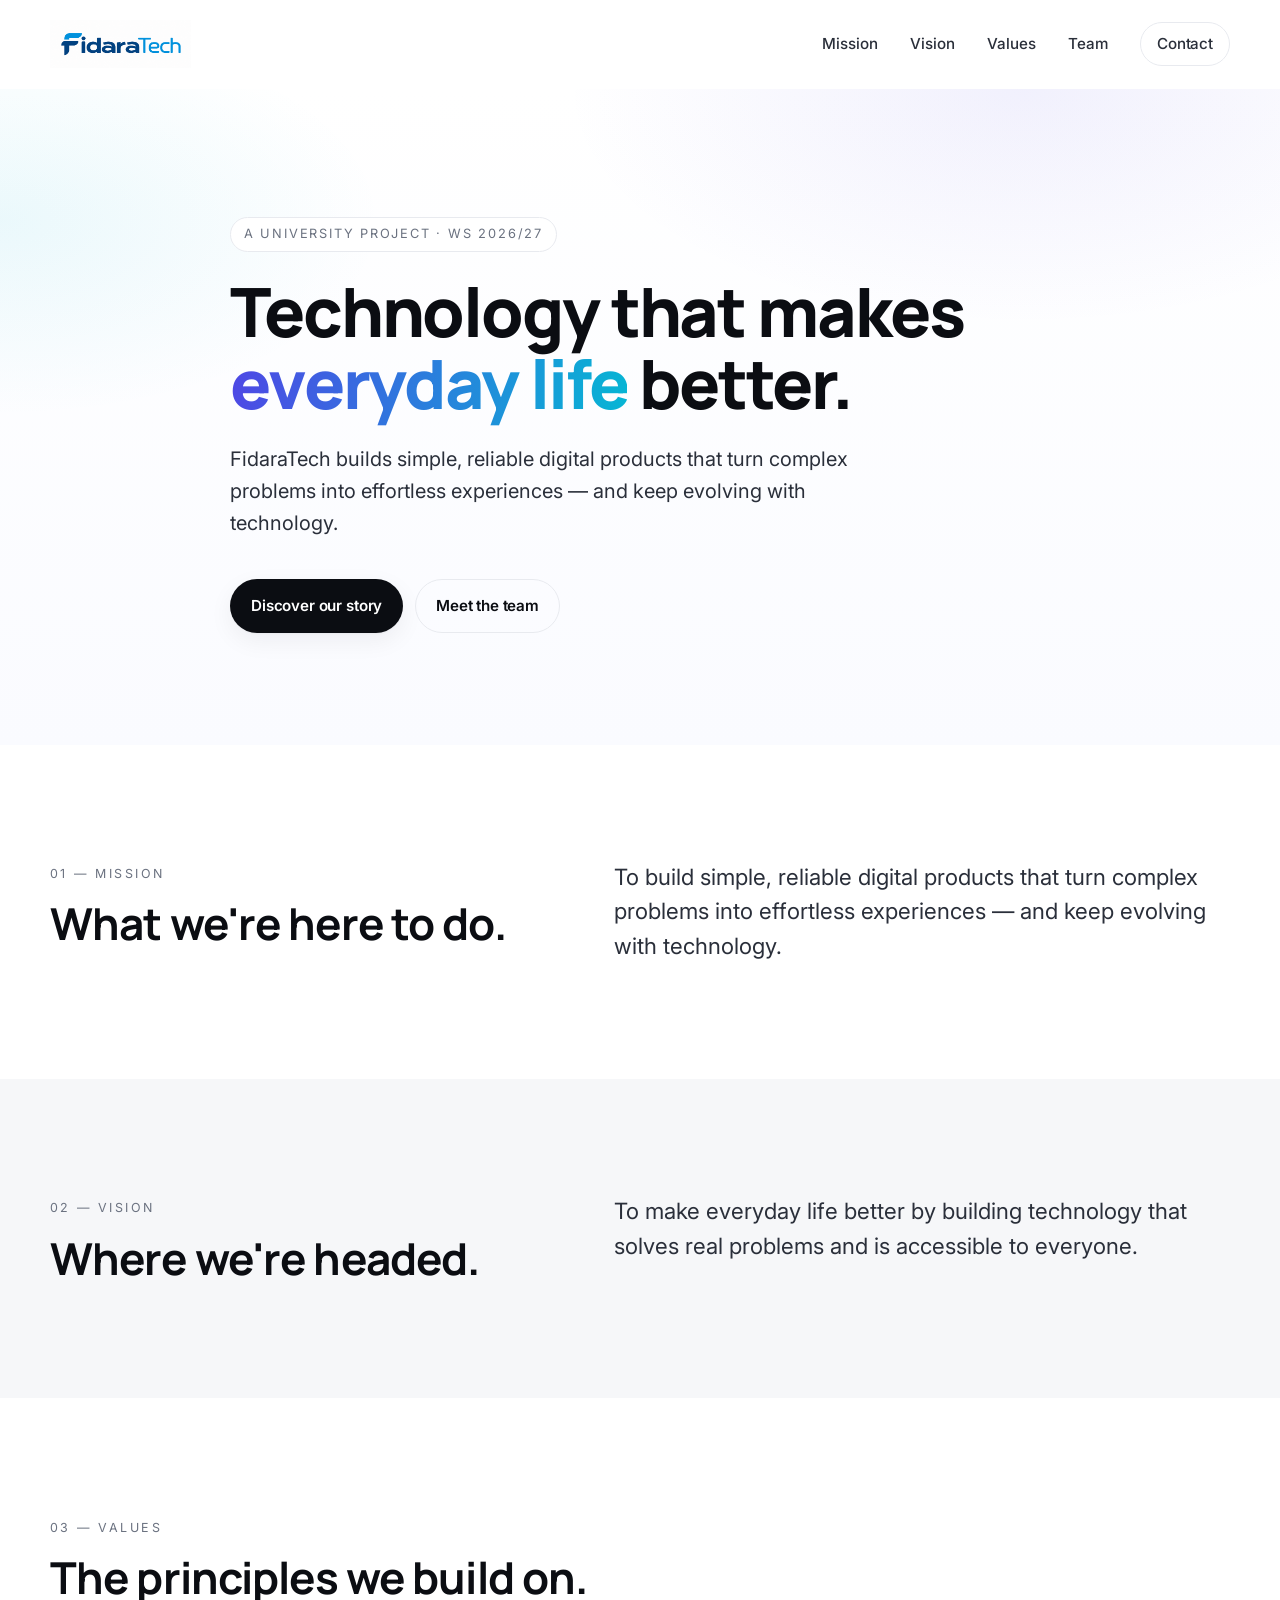
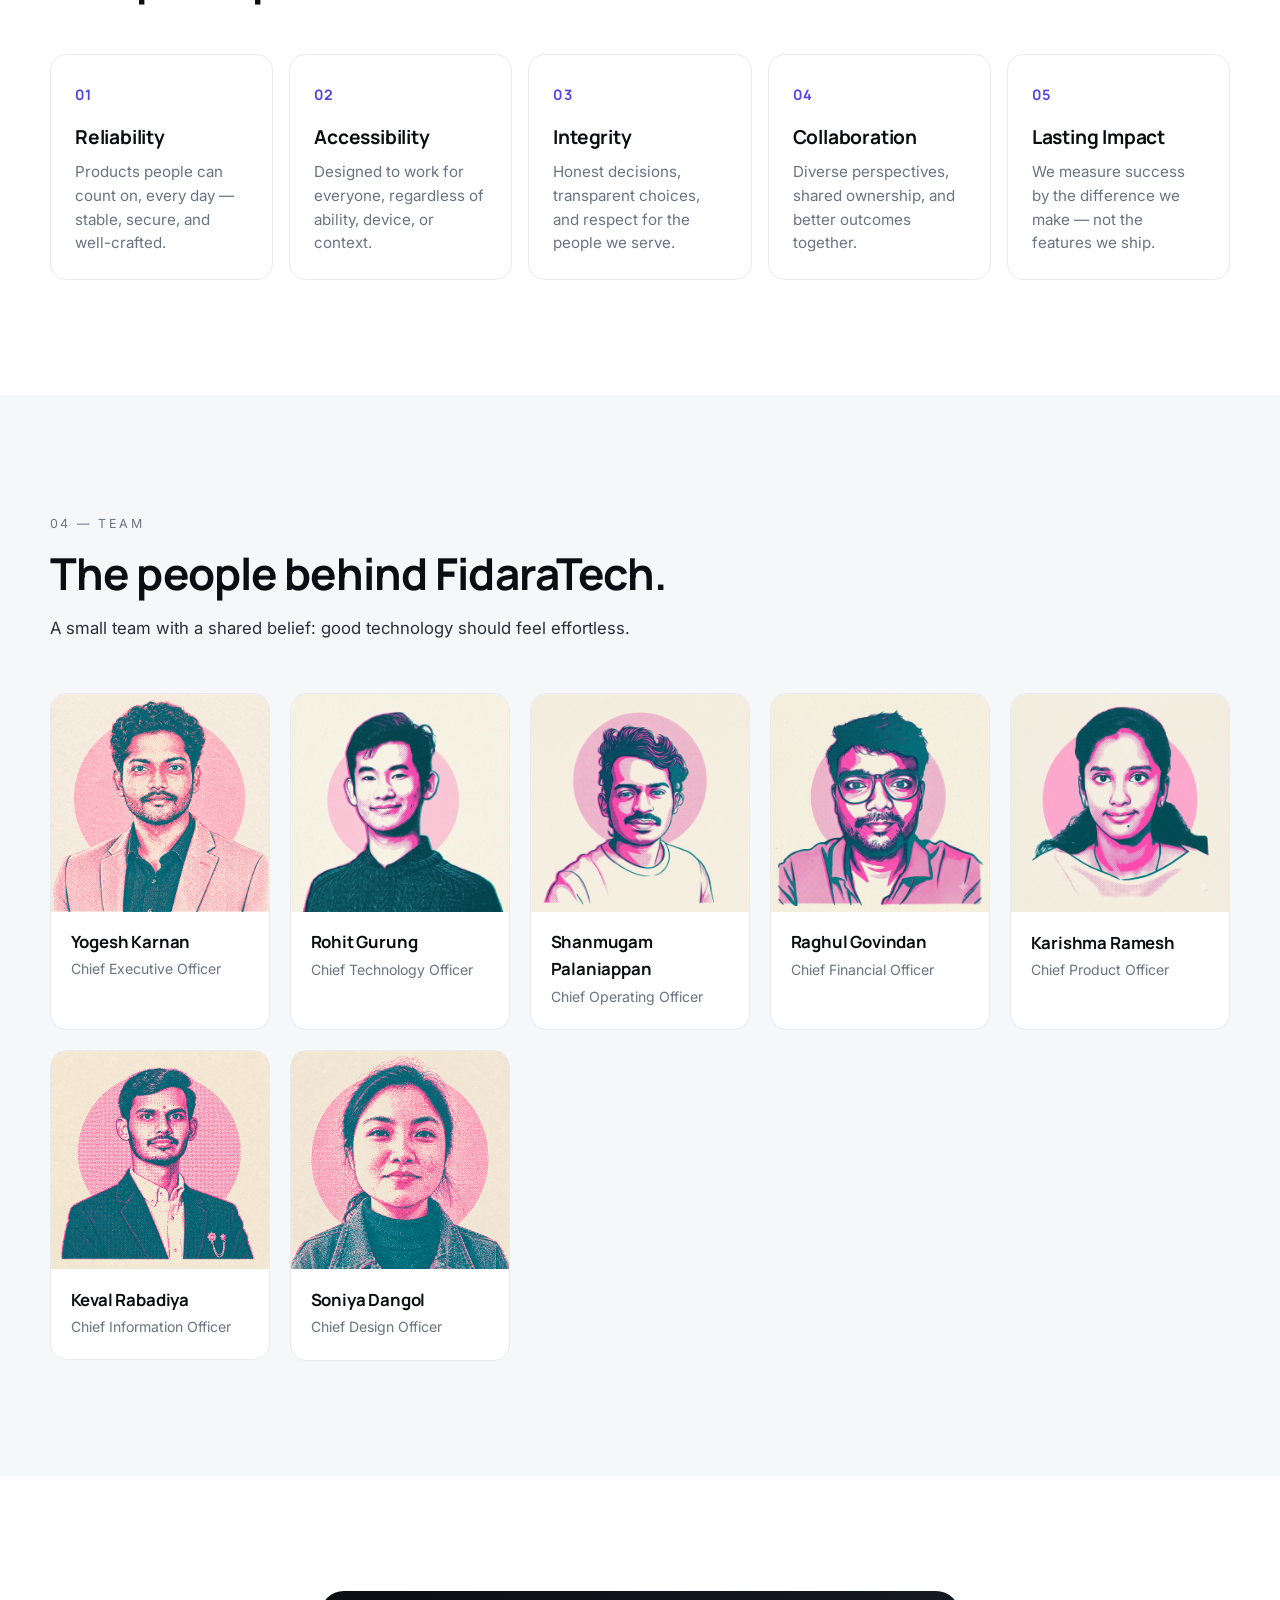
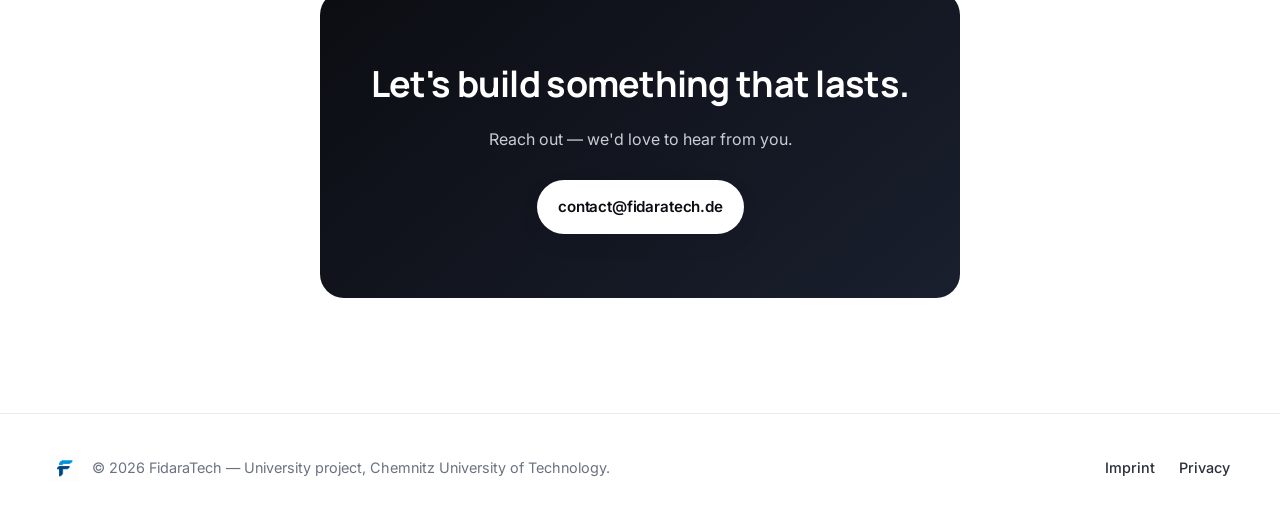
==== index.html @ 7bd6e5c9 "Initial commit: FidaraTech landing page Add minimalist landing page for the Planspiel Web Engineerin" ====
<!doctype html>
<html lang="en">
  <head>
    <meta charset="UTF-8" />
    <meta name="viewport" content="width=device-width, initial-scale=1.0" />
    <title>FidaraTech — Technology for everyday life</title>
    <meta
      name="description"
      content="FidaraTech builds simple, reliable digital products that turn complex problems into effortless experiences."
    />
    <link rel="icon" type="image/png" href="logo/fidaratech-short-logo.png" />

    <link rel="preconnect" href="https://fonts.googleapis.com" />
    <link rel="preconnect" href="https://fonts.gstatic.com" crossorigin />
    <link
      href="https://fonts.googleapis.com/css2?family=Inter:wght@400;500;600&family=Manrope:wght@500;700;800&display=swap"
      rel="stylesheet"
    />

    <link rel="stylesheet" href="https://unpkg.com/aos@2.3.4/dist/aos.css" />
    <link rel="stylesheet" href="css/style.css" />
  </head>
  <body>
    <header class="nav" id="nav">
      <div class="container nav__inner">
        <a href="#top" class="nav__brand" aria-label="FidaraTech home">
          <img
            src="logo/Group-2-FidaraTech-logo.png"
            alt="FidaraTech"
            class="nav__logo"
          />
        </a>
        <nav class="nav__links" id="navLinks">
          <a href="#mission">Mission</a>
          <a href="#vision">Vision</a>
          <a href="#values">Values</a>
          <a href="#team">Team</a>
          <a href="#contact" class="btn btn--ghost btn--sm">Contact</a>
        </nav>
        <button
          class="nav__toggle"
          id="navToggle"
          aria-label="Toggle menu"
          aria-expanded="false"
        >
          <span></span><span></span><span></span>
        </button>
      </div>
    </header>

    <main id="top">
      <!-- HERO -->
      <section class="hero">
        <div class="hero__bg" aria-hidden="true"></div>
        <div class="container hero__inner">
          <span class="hero__eyebrow" data-aos="fade-up"
            >A university project · WS 2026/27</span
          >
          <h1 class="hero__title" data-aos="fade-up" data-aos-delay="80">
            Technology that makes
            <span class="grad">everyday life</span> better.
          </h1>
          <p class="hero__lead" data-aos="fade-up" data-aos-delay="160">
            FidaraTech builds simple, reliable digital products that turn
            complex problems into effortless experiences — and keep evolving
            with technology.
          </p>
          <div class="hero__cta" data-aos="fade-up" data-aos-delay="240">
            <a href="#mission" class="btn btn--primary">Discover our story</a>
            <a href="#team" class="btn btn--ghost">Meet the team</a>
          </div>
        </div>
      </section>

      <!-- MISSION -->
      <section id="mission" class="section">
        <div class="container two-col">
          <div data-aos="fade-right">
            <span class="section__label">01 — Mission</span>
            <h2 class="section__title">What we're here to do.</h2>
          </div>
          <div class="section__body" data-aos="fade-left">
            <p class="lead">
              To build simple, reliable digital products that turn complex
              problems into effortless experiences — and keep evolving with
              technology.
            </p>
          </div>
        </div>
      </section>

      <!-- VISION -->
      <section id="vision" class="section section--alt">
        <div class="container two-col">
          <div data-aos="fade-right">
            <span class="section__label">02 — Vision</span>
            <h2 class="section__title">Where we're headed.</h2>
          </div>
          <div class="section__body" data-aos="fade-left">
            <p class="lead">
              To make everyday life better by building technology that solves
              real problems and is accessible to everyone.
            </p>
          </div>
        </div>
      </section>

      <!-- VALUES -->
      <section id="values" class="section">
        <div class="container">
          <div class="section__head" data-aos="fade-up">
            <span class="section__label">03 — Values</span>
            <h2 class="section__title">The principles we build on.</h2>
          </div>
          <div class="values">
            <article class="value" data-aos="fade-up">
              <div class="value__num">01</div>
              <h3>Reliability</h3>
              <p>
                Products people can count on, every day — stable, secure, and
                well-crafted.
              </p>
            </article>
            <article class="value" data-aos="fade-up" data-aos-delay="80">
              <div class="value__num">02</div>
              <h3>Accessibility</h3>
              <p>
                Designed to work for everyone, regardless of ability, device, or
                context.
              </p>
            </article>
            <article class="value" data-aos="fade-up" data-aos-delay="160">
              <div class="value__num">03</div>
              <h3>Integrity</h3>
              <p>
                Honest decisions, transparent choices, and respect for the
                people we serve.
              </p>
            </article>
            <article class="value" data-aos="fade-up" data-aos-delay="240">
              <div class="value__num">04</div>
              <h3>Collaboration</h3>
              <p>
                Diverse perspectives, shared ownership, and better outcomes
                together.
              </p>
            </article>
            <article class="value" data-aos="fade-up" data-aos-delay="320">
              <div class="value__num">05</div>
              <h3>Lasting Impact</h3>
              <p>
                We measure success by the difference we make — not the features
                we ship.
              </p>
            </article>
          </div>
        </div>
      </section>

      <!-- TEAM -->
      <section id="team" class="section section--alt">
        <div class="container">
          <div class="section__head" data-aos="fade-up">
            <span class="section__label">04 — Team</span>
            <h2 class="section__title">The people behind FidaraTech.</h2>
            <p class="section__sub">
              A small team with a shared belief: good technology should feel
              effortless.
            </p>
          </div>

          <div class="team">
            <figure class="member" data-aos="fade-up">
              <div class="member__photo">
                <img
                  src="team/yogesh-ceo.png"
                  alt="Yogesh Karnan"
                  loading="lazy"
                />
              </div>
              <figcaption>
                <h3>Yogesh Karnan</h3>
                <p>Chief Executive Officer</p>
              </figcaption>
            </figure>

            <figure class="member" data-aos="fade-up" data-aos-delay="60">
              <div class="member__photo">
                <img
                  src="team/rohit-cto.jpeg"
                  alt="Rohit Gurung"
                  loading="lazy"
                />
              </div>
              <figcaption>
                <h3>Rohit Gurung</h3>
                <p>Chief Technology Officer</p>
              </figcaption>
            </figure>

            <figure class="member" data-aos="fade-up" data-aos-delay="120">
              <div class="member__photo">
                <img
                  src="team/shanmugam-coo.jpeg"
                  alt="Shanmugam Palaniappan"
                  loading="lazy"
                />
              </div>
              <figcaption>
                <h3>Shanmugam Palaniappan</h3>
                <p>Chief Operating Officer</p>
              </figcaption>
            </figure>

            <figure class="member" data-aos="fade-up" data-aos-delay="180">
              <div class="member__photo">
                <img
                  src="team/raghul-cfo.PNG"
                  alt="Raghul Govindan"
                  loading="lazy"
                />
              </div>
              <figcaption>
                <h3>Raghul Govindan</h3>
                <p>Chief Financial Officer</p>
              </figcaption>
            </figure>

            <figure class="member" data-aos="fade-up" data-aos-delay="240">
              <div class="member__photo">
                <img
                  src="team/karishma-cpo.png"
                  alt="Karishma Ramesh"
                  loading="lazy"
                />
              </div>
              <figcaption>
                <h3>Karishma Ramesh</h3>
                <p>Chief Product Officer</p>
              </figcaption>
            </figure>

            <figure class="member" data-aos="fade-up" data-aos-delay="300">
              <div class="member__photo">
                <img
                  src="team/keval-cio.png"
                  alt="Keval Rabadiya"
                  loading="lazy"
                />
              </div>
              <figcaption>
                <h3>Keval Rabadiya</h3>
                <p>Chief Information Officer</p>
              </figcaption>
            </figure>

            <figure class="member" data-aos="fade-up" data-aos-delay="360">
              <div class="member__photo">
                <img
                  src="team/sonia-cdo.png"
                  alt="Soniya Dangol"
                  loading="lazy"
                />
              </div>
              <figcaption>
                <h3>Soniya Dangol</h3>
                <p>Chief Design Officer</p>
              </figcaption>
            </figure>
          </div>
        </div>
      </section>

      <!-- CONTACT / CTA -->
      <section id="contact" class="section cta">
        <div class="container cta__inner" data-aos="fade-up">
          <h2>Let's build something that lasts.</h2>
          <p>Reach out — we'd love to hear from you.</p>
          <a href="mailto:contact@fidaratech.de" class="btn btn--primary"
            >contact@fidaratech.de</a
          >
        </div>
      </section>
    </main>

    <footer class="footer">
      <div class="container footer__inner">
        <div class="footer__brand">
          <img src="logo/fidaratech-short-logo.png" alt="FidaraTech" />
          <p>
            © 2026 FidaraTech — University project, Chemnitz University of
            Technology.
          </p>
        </div>
        <nav class="footer__links">
          <a href="imprint.html">Imprint</a>
          <a href="privacy.html">Privacy</a>
        </nav>
      </div>
    </footer>

    <script src="https://unpkg.com/aos@2.3.4/dist/aos.js"></script>
    <script src="js/main.js"></script>
  </body>
</html>
---- css/style.css ----
/* ---------- Reset ---------- */
*,*::before,*::after { box-sizing: border-box; }
html { scroll-behavior: smooth; -webkit-text-size-adjust: 100%; }
body { margin: 0; }
img { max-width: 100%; display: block; }
a { color: inherit; text-decoration: none; }
button { font: inherit; cursor: pointer; border: 0; background: none; color: inherit; }
h1,h2,h3,h4,p { margin: 0; }

/* ---------- Design tokens ---------- */
:root {
  --bg: #ffffff;
  --bg-soft: #f6f7f9;
  --surface: #ffffff;
  --ink: #0b0d12;
  --ink-2: #2a2f3a;
  --muted: #6b7280;
  --line: #e8eaef;
  --brand: #0f172a;
  --accent: #4f46e5;
  --accent-2: #06b6d4;
  --radius: 16px;
  --radius-sm: 10px;
  --shadow: 0 1px 2px rgba(16,24,40,.04), 0 8px 24px rgba(16,24,40,.06);
  --shadow-lg: 0 10px 40px rgba(16,24,40,.10);
  --maxw: 1180px;
  --space: clamp(1rem, 2vw, 1.5rem);
  --section-y: clamp(4rem, 9vw, 7.5rem);
  --font-sans: "Inter", ui-sans-serif, system-ui, -apple-system, Segoe UI, Roboto, "Helvetica Neue", Arial, sans-serif;
  --font-display: "Manrope", var(--font-sans);
}

body {
  font-family: var(--font-sans);
  color: var(--ink);
  background: var(--bg);
  line-height: 1.6;
  font-size: 16px;
  -webkit-font-smoothing: antialiased;
}

.container {
  width: min(100% - 2.5rem, var(--maxw));
  margin-inline: auto;
}

/* ---------- Nav ---------- */
.nav {
  position: sticky;
  top: 0;
  z-index: 50;
  background: rgba(255,255,255,0.75);
  backdrop-filter: saturate(180%) blur(12px);
  -webkit-backdrop-filter: saturate(180%) blur(12px);
  border-bottom: 1px solid transparent;
  transition: border-color .25s ease, background .25s ease;
}
.nav.is-scrolled {
  border-bottom-color: var(--line);
  background: rgba(255,255,255,0.9);
}
.nav__inner {
  display: flex;
  align-items: center;
  justify-content: space-between;
  min-height: 88px;
}
.nav__brand { display: inline-flex; align-items: center; }
.nav__logo { height: 48px; width: auto; }
.nav__links {
  display: flex;
  align-items: center;
  gap: 2rem;
}
.nav__links a {
  font-size: .95rem;
  color: var(--ink-2);
  font-weight: 500;
  transition: color .2s ease;
}
.nav__links a:hover { color: var(--ink); }
.nav__toggle {
  display: none;
  width: 42px;
  height: 42px;
  flex-direction: column;
  justify-content: center;
  align-items: center;
  gap: 5px;
}
.nav__toggle span {
  display: block;
  width: 22px;
  height: 2px;
  background: var(--ink);
  border-radius: 2px;
  transition: transform .25s ease, opacity .25s ease;
}
.nav.is-open .nav__toggle span:nth-child(1) { transform: translateY(7px) rotate(45deg); }
.nav.is-open .nav__toggle span:nth-child(2) { opacity: 0; }
.nav.is-open .nav__toggle span:nth-child(3) { transform: translateY(-7px) rotate(-45deg); }

/* ---------- Buttons ---------- */
.btn {
  display: inline-flex;
  align-items: center;
  justify-content: center;
  gap: .5rem;
  padding: .85rem 1.25rem;
  border-radius: 999px;
  font-weight: 600;
  font-size: .95rem;
  letter-spacing: -.01em;
  transition: transform .18s ease, box-shadow .25s ease, background .25s ease, color .25s ease, border-color .25s ease;
  border: 1px solid transparent;
  will-change: transform;
}
.btn:hover { transform: translateY(-1px); }
.btn--sm { padding: .55rem 1rem; font-size: .9rem; }
.btn--primary {
  background: var(--ink);
  color: #fff;
  box-shadow: var(--shadow);
}
.btn--primary:hover { background: #000; box-shadow: var(--shadow-lg); }
.btn--ghost {
  background: transparent;
  color: var(--ink);
  border-color: var(--line);
}
.btn--ghost:hover { border-color: var(--ink); }

/* ---------- Hero ---------- */
.hero {
  position: relative;
  padding: clamp(4rem, 10vw, 8rem) 0 clamp(4rem, 9vw, 7rem);
  overflow: hidden;
  isolation: isolate;
}
.hero__bg {
  position: absolute;
  inset: 0;
  z-index: -1;
  background:
    radial-gradient(60% 60% at 80% 0%, rgba(79,70,229,.08), transparent 60%),
    radial-gradient(50% 50% at 0% 20%, rgba(6,182,212,.08), transparent 60%),
    linear-gradient(180deg, #fff 0%, #fafbff 100%);
}
.hero__inner { max-width: 820px; }
.hero__eyebrow {
  display: inline-block;
  font-size: .8rem;
  letter-spacing: .14em;
  text-transform: uppercase;
  color: var(--muted);
  padding: .4rem .8rem;
  border: 1px solid var(--line);
  border-radius: 999px;
  background: #fff;
  margin-bottom: 1.5rem;
}
.hero__title {
  font-family: var(--font-display);
  font-weight: 800;
  font-size: clamp(2.2rem, 5.6vw, 4.25rem);
  line-height: 1.05;
  letter-spacing: -0.03em;
  color: var(--ink);
}
.grad {
  background: linear-gradient(100deg, var(--accent) 0%, var(--accent-2) 100%);
  -webkit-background-clip: text;
  background-clip: text;
  color: transparent;
}
.hero__lead {
  margin-top: 1.5rem;
  font-size: clamp(1.05rem, 1.6vw, 1.25rem);
  color: var(--ink-2);
  max-width: 640px;
}
.hero__cta {
  margin-top: 2.5rem;
  display: flex;
  gap: .75rem;
  flex-wrap: wrap;
}

/* ---------- Sections ---------- */
.section { padding: var(--section-y) 0; }
.section--alt { background: var(--bg-soft); }

.section__label {
  font-size: .78rem;
  text-transform: uppercase;
  letter-spacing: .2em;
  color: var(--muted);
  display: inline-block;
  margin-bottom: .9rem;
}
.section__title {
  font-family: var(--font-display);
  font-weight: 700;
  font-size: clamp(1.75rem, 3.6vw, 2.75rem);
  line-height: 1.15;
  letter-spacing: -0.02em;
  color: var(--ink);
}
.section__sub {
  margin-top: 1rem;
  color: var(--ink-2);
  max-width: 56ch;
  font-size: 1.05rem;
}
.section__head { max-width: 720px; margin-bottom: clamp(2rem, 4vw, 3.25rem); }
.section__body .lead {
  font-size: clamp(1.1rem, 1.8vw, 1.4rem);
  color: var(--ink-2);
  line-height: 1.55;
  max-width: 55ch;
}

.two-col {
  display: grid;
  grid-template-columns: 1fr;
  gap: clamp(1.5rem, 4vw, 4rem);
  align-items: start;
}
@media (min-width: 820px) {
  .two-col { grid-template-columns: 1fr 1.2fr; }
}

/* ---------- Values ---------- */
.values {
  display: grid;
  grid-template-columns: repeat(auto-fit, minmax(220px, 1fr));
  gap: 1rem;
}
.value {
  background: var(--surface);
  border: 1px solid var(--line);
  border-radius: var(--radius);
  padding: 1.75rem 1.5rem 1.5rem;
  transition: transform .25s ease, box-shadow .25s ease, border-color .25s ease;
}
.value:hover {
  transform: translateY(-4px);
  box-shadow: var(--shadow-lg);
  border-color: #d8dbe3;
}
.value__num {
  font-family: var(--font-display);
  font-weight: 700;
  color: var(--accent);
  font-size: .9rem;
  letter-spacing: .08em;
  margin-bottom: 1rem;
}
.value h3 {
  font-family: var(--font-display);
  font-size: 1.2rem;
  font-weight: 700;
  color: var(--ink);
  margin-bottom: .5rem;
  letter-spacing: -0.01em;
}
.value p { color: var(--muted); font-size: .95rem; line-height: 1.55; }

/* ---------- Team ---------- */
.team {
  display: grid;
  grid-template-columns: repeat(auto-fit, minmax(220px, 1fr));
  gap: 1.25rem;
}
.member {
  margin: 0;
  background: var(--surface);
  border: 1px solid var(--line);
  border-radius: var(--radius);
  overflow: hidden;
  transition: transform .3s ease, box-shadow .3s ease;
}
.member:hover {
  transform: translateY(-6px);
  box-shadow: var(--shadow-lg);
}
.member__photo {
  aspect-ratio: 1 / 1;
  background: #eef0f4;
  overflow: hidden;
}
.member__photo img {
  width: 100%;
  height: 100%;
  object-fit: cover;
  transition: transform .5s ease;
}
.member:hover .member__photo img { transform: scale(1.04); }
.member figcaption { padding: 1.1rem 1.25rem 1.3rem; }
.member h3 {
  font-family: var(--font-display);
  font-size: 1.05rem;
  font-weight: 700;
  letter-spacing: -.01em;
  color: var(--ink);
}
.member p {
  color: var(--muted);
  font-size: .88rem;
  margin-top: .15rem;
}

/* ---------- CTA ---------- */
.cta__inner {
  text-align: center;
  max-width: 640px;
  margin-inline: auto;
  padding: clamp(2.5rem, 6vw, 4rem) 1.5rem;
  background: linear-gradient(140deg, #0b0d12 0%, #1a1f2e 100%);
  color: #fff;
  border-radius: calc(var(--radius) * 1.5);
}
.cta__inner h2 {
  font-family: var(--font-display);
  font-weight: 700;
  font-size: clamp(1.5rem, 3vw, 2.25rem);
  letter-spacing: -.02em;
}
.cta__inner p { margin: .9rem 0 1.75rem; color: #c9cdd6; }
.cta__inner .btn--primary {
  background: #fff;
  color: var(--ink);
}
.cta__inner .btn--primary:hover { background: #f1f1f1; }

/* ---------- Footer ---------- */
.footer {
  padding: 2.5rem 0 3rem;
  border-top: 1px solid var(--line);
  background: #fff;
}
.footer__inner {
  display: flex;
  flex-wrap: wrap;
  justify-content: space-between;
  align-items: center;
  gap: 1.25rem;
}
.footer__brand {
  display: flex;
  align-items: center;
  gap: .9rem;
  color: var(--muted);
  font-size: .9rem;
}
.footer__brand img { height: 28px; width: auto; }
.footer__links {
  display: flex;
  gap: 1.5rem;
}
.footer__links a {
  color: var(--ink-2);
  font-size: .9rem;
  font-weight: 500;
  transition: color .2s ease;
}
.footer__links a:hover { color: var(--accent); }

/* ---------- Legal pages ---------- */
.legal {
  padding: clamp(3rem, 7vw, 5rem) 0 clamp(4rem, 8vw, 6rem);
}
.legal__inner { max-width: 760px; margin-inline: auto; }
.legal h1 {
  font-family: var(--font-display);
  font-weight: 800;
  font-size: clamp(2rem, 4.5vw, 3rem);
  letter-spacing: -.02em;
  line-height: 1.1;
}
.legal h2 {
  font-family: var(--font-display);
  font-weight: 700;
  font-size: 1.25rem;
  margin-top: 2.5rem;
  margin-bottom: .5rem;
  letter-spacing: -.01em;
}
.legal p { color: var(--ink-2); margin-top: .75rem; }
.legal ul {
  margin: .75rem 0 0;
  padding-left: 1.25rem;
  color: var(--ink-2);
}
.legal li { margin: .25rem 0; }
.legal a { color: var(--accent); text-decoration: underline; text-underline-offset: 3px; }
.legal__meta {
  margin-top: 1rem;
  color: var(--muted);
  font-size: .9rem;
}
.legal__back {
  display: inline-flex;
  align-items: center;
  gap: .4rem;
  color: var(--muted);
  font-size: .9rem;
  margin-bottom: 1.5rem;
}
.legal__back:hover { color: var(--ink); }

/* ---------- Mobile nav ---------- */
@media (max-width: 820px) {
  .nav__toggle { display: inline-flex; }
  .nav__links {
    position: absolute;
    inset: 88px 0 auto 0;
    flex-direction: column;
    align-items: stretch;
    gap: 0;
    background: #fff;
    padding: .5rem 1.25rem 1.25rem;
    border-bottom: 1px solid var(--line);
    transform: translateY(-110%);
    opacity: 0;
    pointer-events: none;
    transition: transform .3s ease, opacity .25s ease;
  }
  .nav__links a {
    padding: .9rem 0;
    border-bottom: 1px solid var(--line);
  }
  .nav__links a:last-child { border-bottom: none; margin-top: .5rem; }
  .nav.is-open .nav__links {
    transform: translateY(0);
    opacity: 1;
    pointer-events: auto;
  }
}

/* ---------- Reduced motion ---------- */
@media (prefers-reduced-motion: reduce) {
  * { animation: none !important; transition: none !important; scroll-behavior: auto !important; }
}
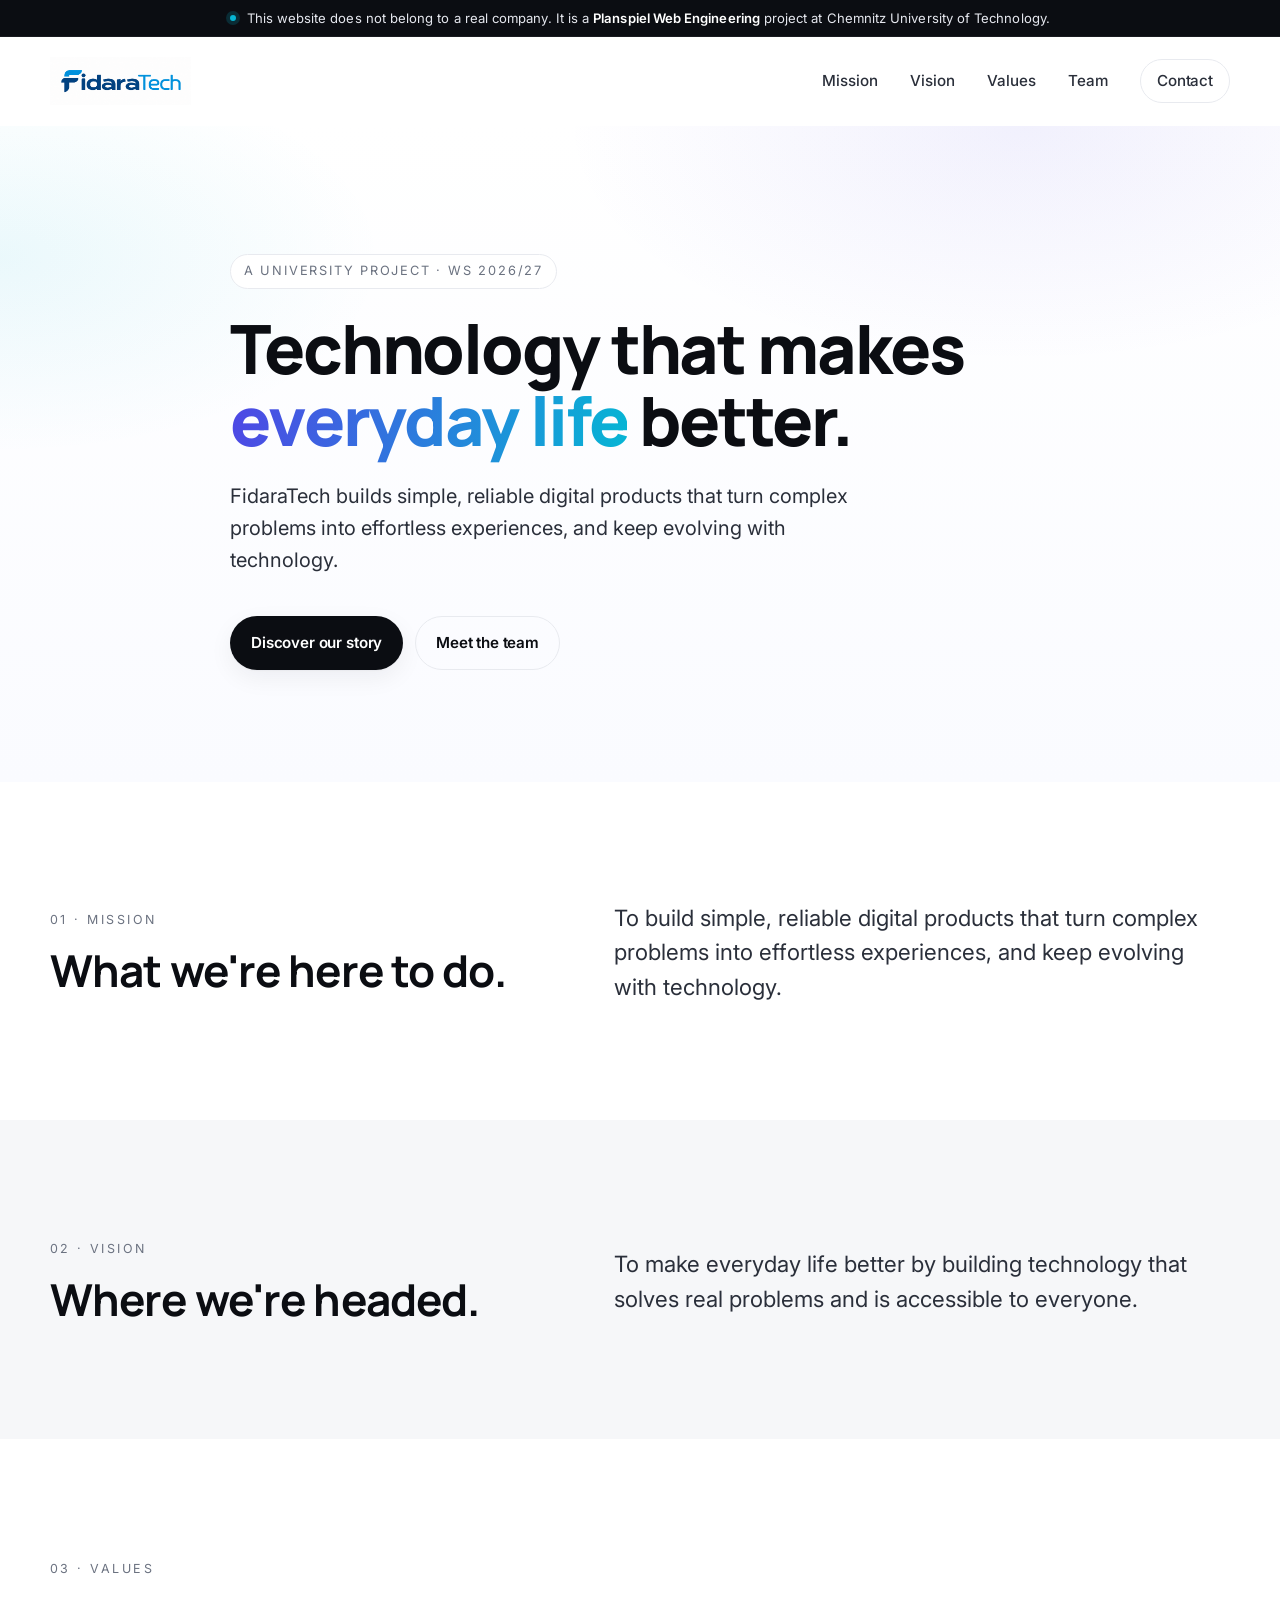
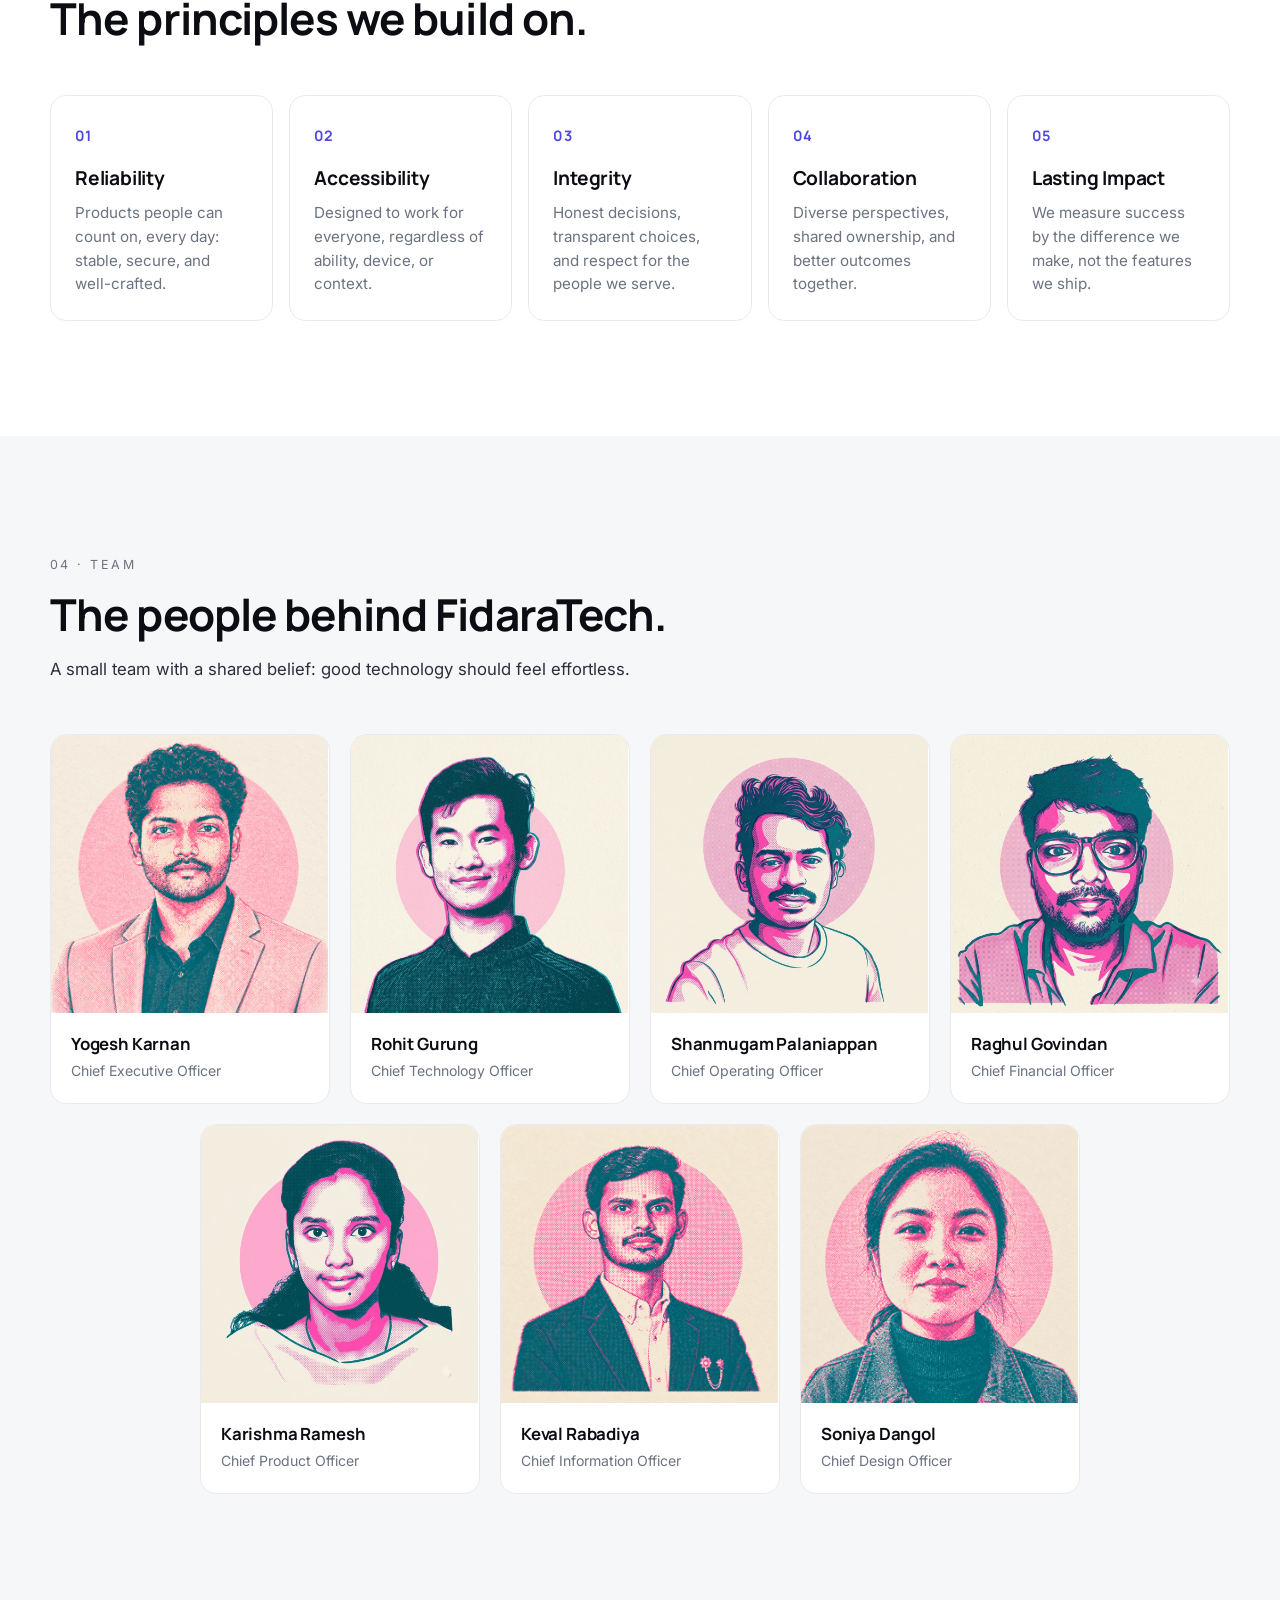
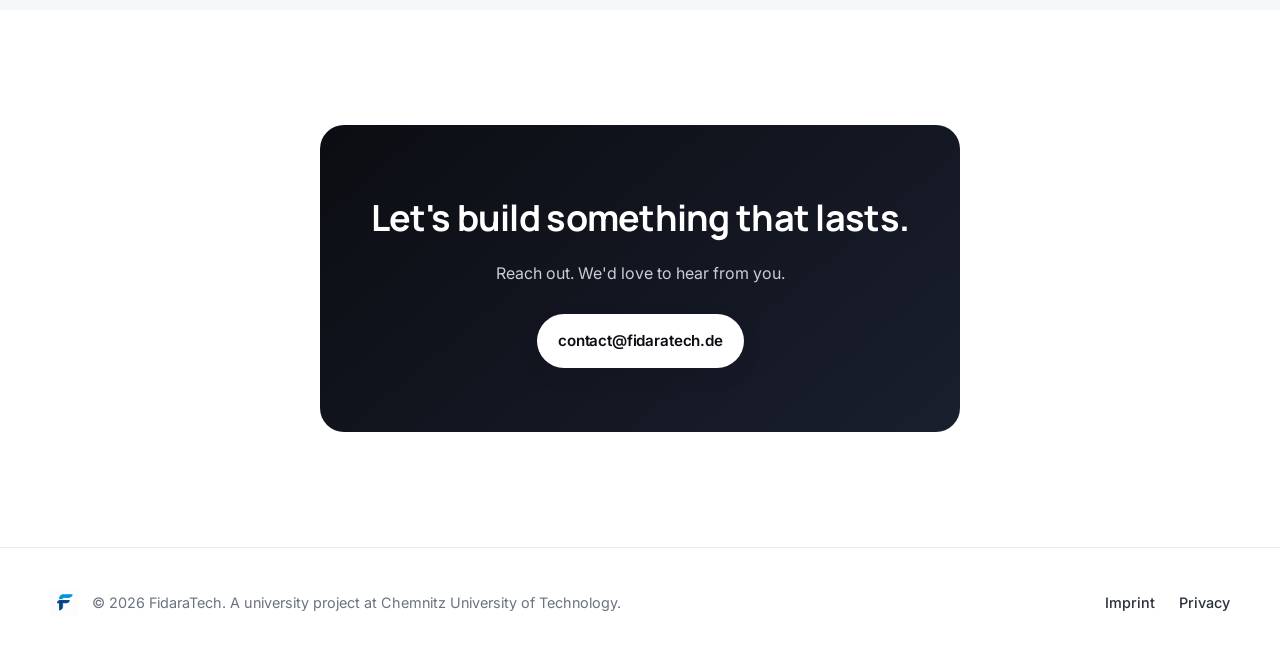
==== commit adb13308: "Polish landing page: layout, branding, and copy refinements Layout and visuals: - Enlarge header log" ====
--- a/index.html
+++ b/index.html
@@ -3,12 +3,12 @@
   <head>
     <meta charset="UTF-8" />
     <meta name="viewport" content="width=device-width, initial-scale=1.0" />
-    <title>FidaraTech — Technology for everyday life</title>
+    <title>FidaraTech | Technology for everyday life</title>
     <meta
       name="description"
       content="FidaraTech builds simple, reliable digital products that turn complex problems into effortless experiences."
     />
-    <link rel="icon" type="image/png" href="logo/fidaratech-short-logo.png" />
+    <link rel="icon" type="image/png" href="logo/favicon-circle.png" />
 
     <link rel="preconnect" href="https://fonts.googleapis.com" />
     <link rel="preconnect" href="https://fonts.gstatic.com" crossorigin />
@@ -21,6 +21,16 @@
     <link rel="stylesheet" href="css/style.css" />
   </head>
   <body>
+    <div class="disclaimer" role="note">
+      <div class="container disclaimer__inner">
+        <span class="disclaimer__dot" aria-hidden="true"></span>
+        <p>
+          This website does not belong to a real company. It is a
+          <strong>Planspiel Web Engineering</strong> project at Chemnitz
+          University of Technology.
+        </p>
+      </div>
+    </div>
     <header class="nav" id="nav">
       <div class="container nav__inner">
         <a href="#top" class="nav__brand" aria-label="FidaraTech home">
@@ -62,7 +72,7 @@
           </h1>
           <p class="hero__lead" data-aos="fade-up" data-aos-delay="160">
             FidaraTech builds simple, reliable digital products that turn
-            complex problems into effortless experiences — and keep evolving
+            complex problems into effortless experiences, and keep evolving
             with technology.
           </p>
           <div class="hero__cta" data-aos="fade-up" data-aos-delay="240">
@@ -76,13 +86,13 @@
       <section id="mission" class="section">
         <div class="container two-col">
           <div data-aos="fade-right">
-            <span class="section__label">01 — Mission</span>
+            <span class="section__label">01 · Mission</span>
             <h2 class="section__title">What we're here to do.</h2>
           </div>
           <div class="section__body" data-aos="fade-left">
             <p class="lead">
               To build simple, reliable digital products that turn complex
-              problems into effortless experiences — and keep evolving with
+              problems into effortless experiences, and keep evolving with
               technology.
             </p>
           </div>
@@ -93,7 +103,7 @@
       <section id="vision" class="section section--alt">
         <div class="container two-col">
           <div data-aos="fade-right">
-            <span class="section__label">02 — Vision</span>
+            <span class="section__label">02 · Vision</span>
             <h2 class="section__title">Where we're headed.</h2>
           </div>
           <div class="section__body" data-aos="fade-left">
@@ -109,7 +119,7 @@
       <section id="values" class="section">
         <div class="container">
           <div class="section__head" data-aos="fade-up">
-            <span class="section__label">03 — Values</span>
+            <span class="section__label">03 · Values</span>
             <h2 class="section__title">The principles we build on.</h2>
           </div>
           <div class="values">
@@ -117,7 +127,7 @@
               <div class="value__num">01</div>
               <h3>Reliability</h3>
               <p>
-                Products people can count on, every day — stable, secure, and
+                Products people can count on, every day: stable, secure, and
                 well-crafted.
               </p>
             </article>
@@ -149,7 +159,7 @@
               <div class="value__num">05</div>
               <h3>Lasting Impact</h3>
               <p>
-                We measure success by the difference we make — not the features
+                We measure success by the difference we make, not the features
                 we ship.
               </p>
             </article>
@@ -161,7 +171,7 @@
       <section id="team" class="section section--alt">
         <div class="container">
           <div class="section__head" data-aos="fade-up">
-            <span class="section__label">04 — Team</span>
+            <span class="section__label">04 · Team</span>
             <h2 class="section__title">The people behind FidaraTech.</h2>
             <p class="section__sub">
               A small team with a shared belief: good technology should feel
@@ -275,7 +285,7 @@
       <section id="contact" class="section cta">
         <div class="container cta__inner" data-aos="fade-up">
           <h2>Let's build something that lasts.</h2>
-          <p>Reach out — we'd love to hear from you.</p>
+          <p>Reach out. We'd love to hear from you.</p>
           <a href="mailto:contact@fidaratech.de" class="btn btn--primary"
             >contact@fidaratech.de</a
           >
@@ -288,7 +298,7 @@
         <div class="footer__brand">
           <img src="logo/fidaratech-short-logo.png" alt="FidaraTech" />
           <p>
-            © 2026 FidaraTech — University project, Chemnitz University of
+            © 2026 FidaraTech. A university project at Chemnitz University of
             Technology.
           </p>
         </div>
--- a/css/style.css
+++ b/css/style.css
@@ -44,6 +44,38 @@
   margin-inline: auto;
 }
 
+/* ---------- Disclaimer bar ---------- */
+.disclaimer {
+  background: var(--ink);
+  color: #e6e8ef;
+  font-size: .82rem;
+  letter-spacing: .005em;
+  border-bottom: 1px solid rgba(255,255,255,.06);
+}
+.disclaimer__inner {
+  display: flex;
+  align-items: center;
+  justify-content: center;
+  gap: .65rem;
+  padding: .55rem 0;
+  text-align: center;
+}
+.disclaimer p { margin: 0; line-height: 1.4; }
+.disclaimer strong { color: #fff; font-weight: 600; }
+.disclaimer__dot {
+  display: inline-block;
+  width: 6px;
+  height: 6px;
+  border-radius: 50%;
+  background: var(--accent-2);
+  box-shadow: 0 0 0 4px rgba(6,182,212,.18);
+  flex-shrink: 0;
+}
+@media (max-width: 560px) {
+  .disclaimer__inner { padding: .55rem 0; text-align: left; justify-content: flex-start; }
+  .disclaimer { font-size: .78rem; }
+}
+
 /* ---------- Nav ---------- */
 .nav {
   position: sticky;
@@ -227,7 +259,11 @@
   align-items: start;
 }
 @media (min-width: 820px) {
-  .two-col { grid-template-columns: 1fr 1.2fr; }
+  .two-col {
+    grid-template-columns: 1fr 1.2fr;
+    align-items: center;
+  }
+  .two-col .section__body { padding-top: .25rem; }
 }
 
 /* ---------- Values ---------- */
@@ -271,6 +307,18 @@
   display: grid;
   grid-template-columns: repeat(auto-fit, minmax(220px, 1fr));
   gap: 1.25rem;
+}
+/* Desktop: force 4 + 3 layout with the second row centered */
+@media (min-width: 980px) {
+  .team {
+    grid-template-columns: repeat(8, 1fr);
+  }
+  .team > .member {
+    grid-column: span 2;
+  }
+  .team > .member:nth-child(5) {
+    grid-column: 2 / span 2;
+  }
 }
 .member {
   margin: 0;
@@ -286,12 +334,14 @@
 }
 .member__photo {
   aspect-ratio: 1 / 1;
-  background: #eef0f4;
   overflow: hidden;
+  position: relative;
 }
 .member__photo img {
-  width: 100%;
-  height: 100%;
+  position: absolute;
+  inset: -1px;
+  width: calc(100% + 2px);
+  height: calc(100% + 2px);
   object-fit: cover;
   transition: transform .5s ease;
 }
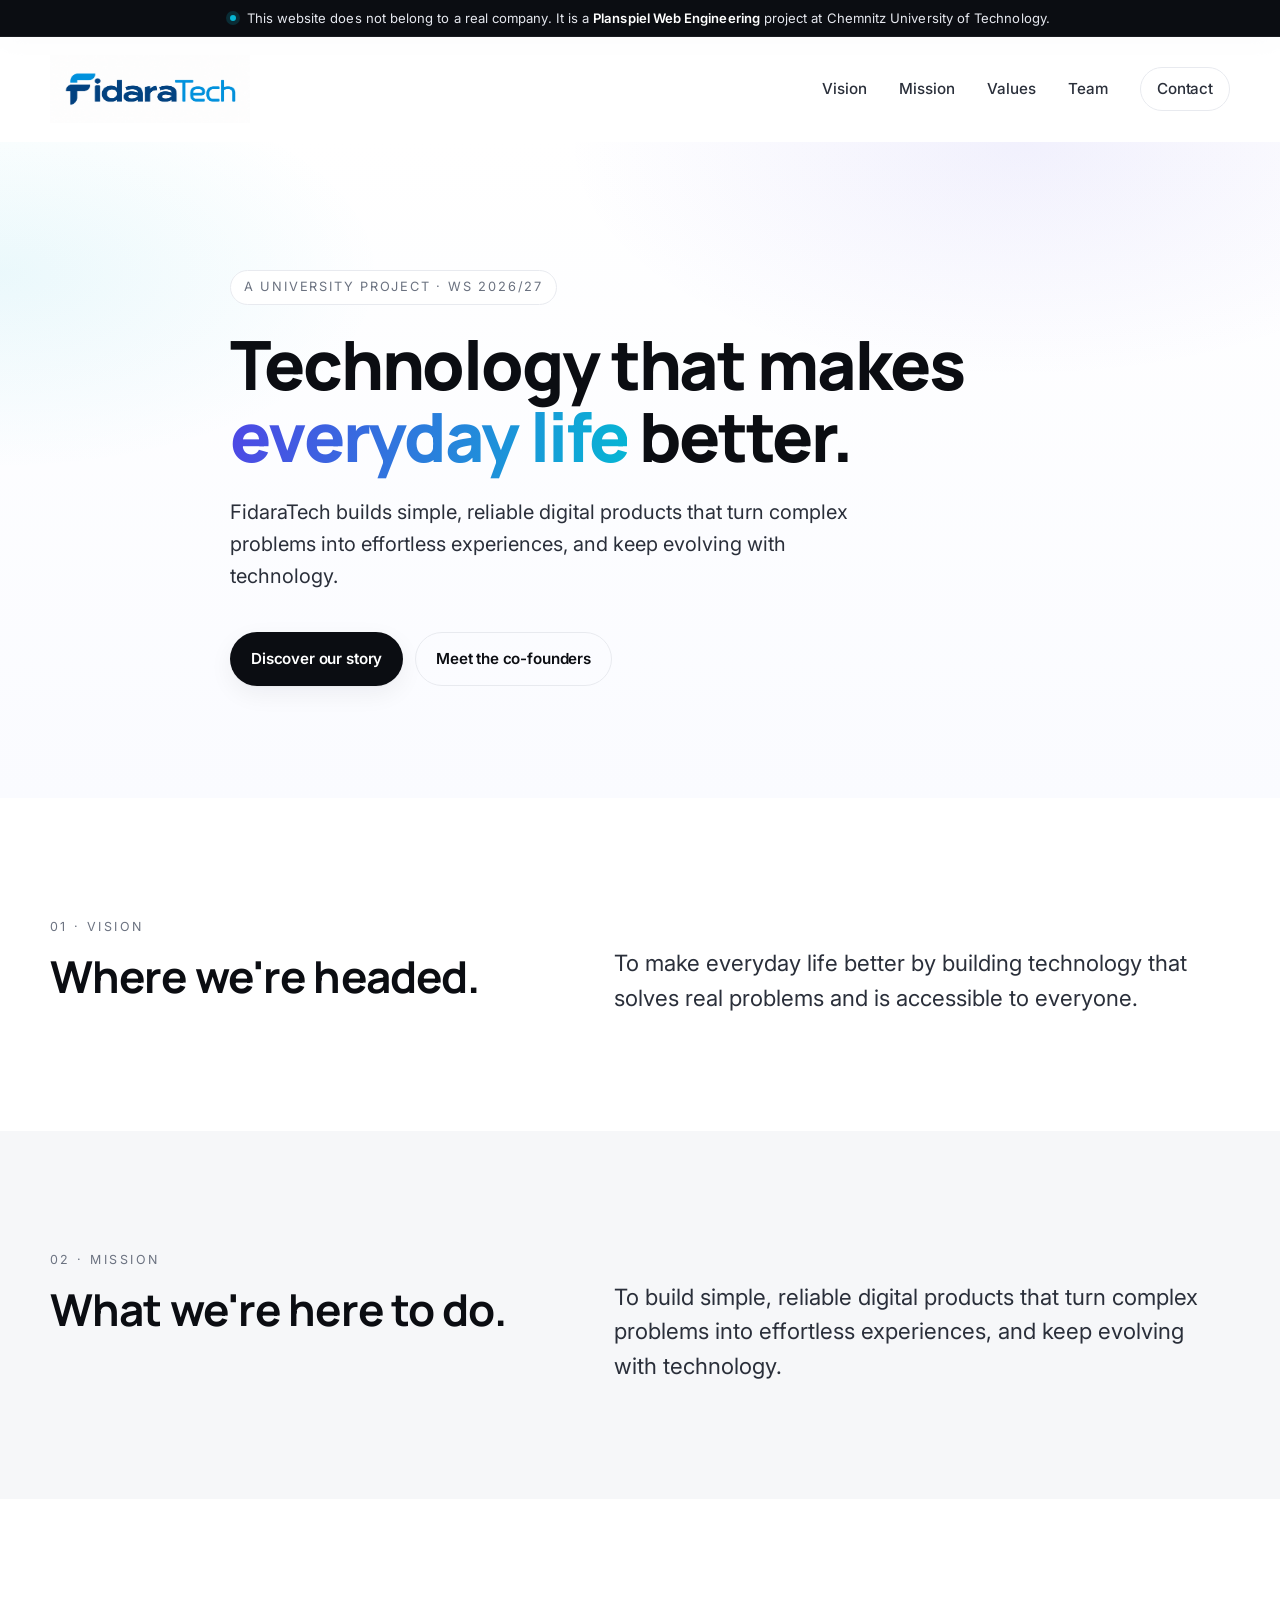
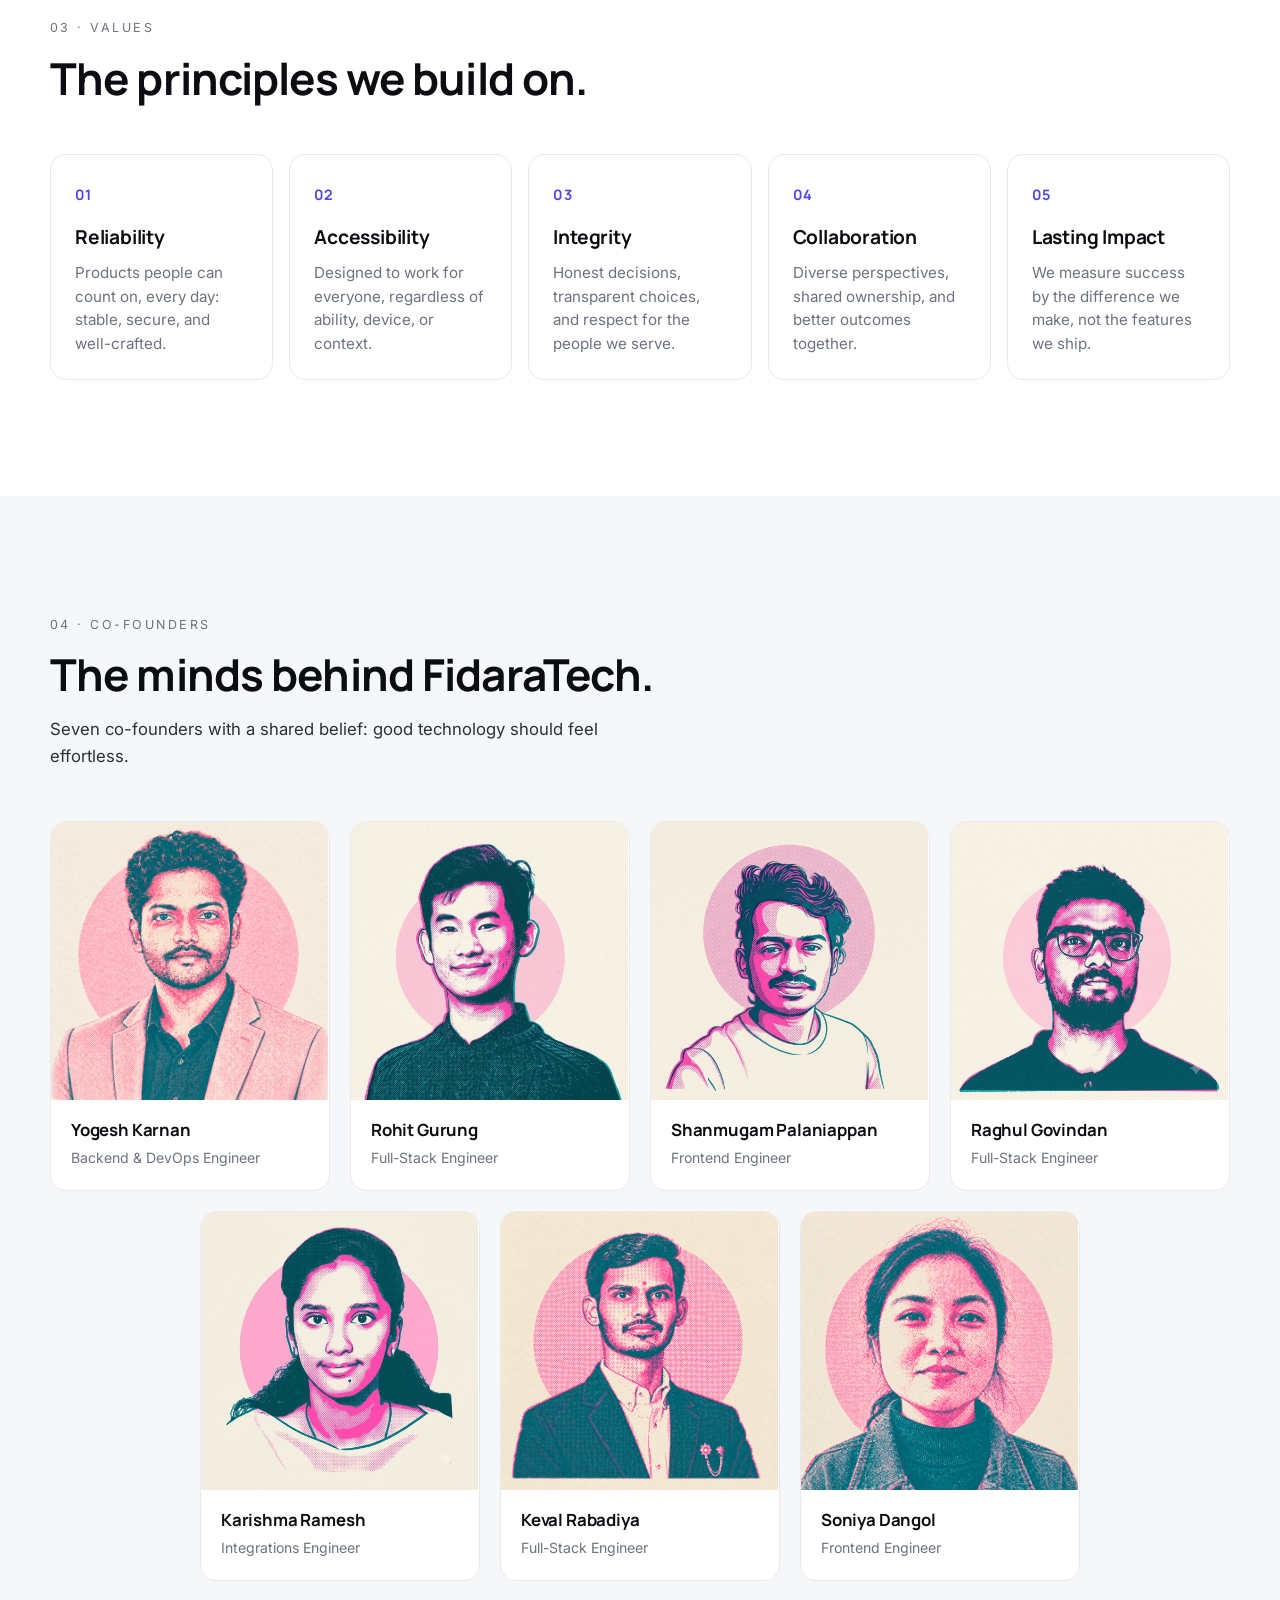
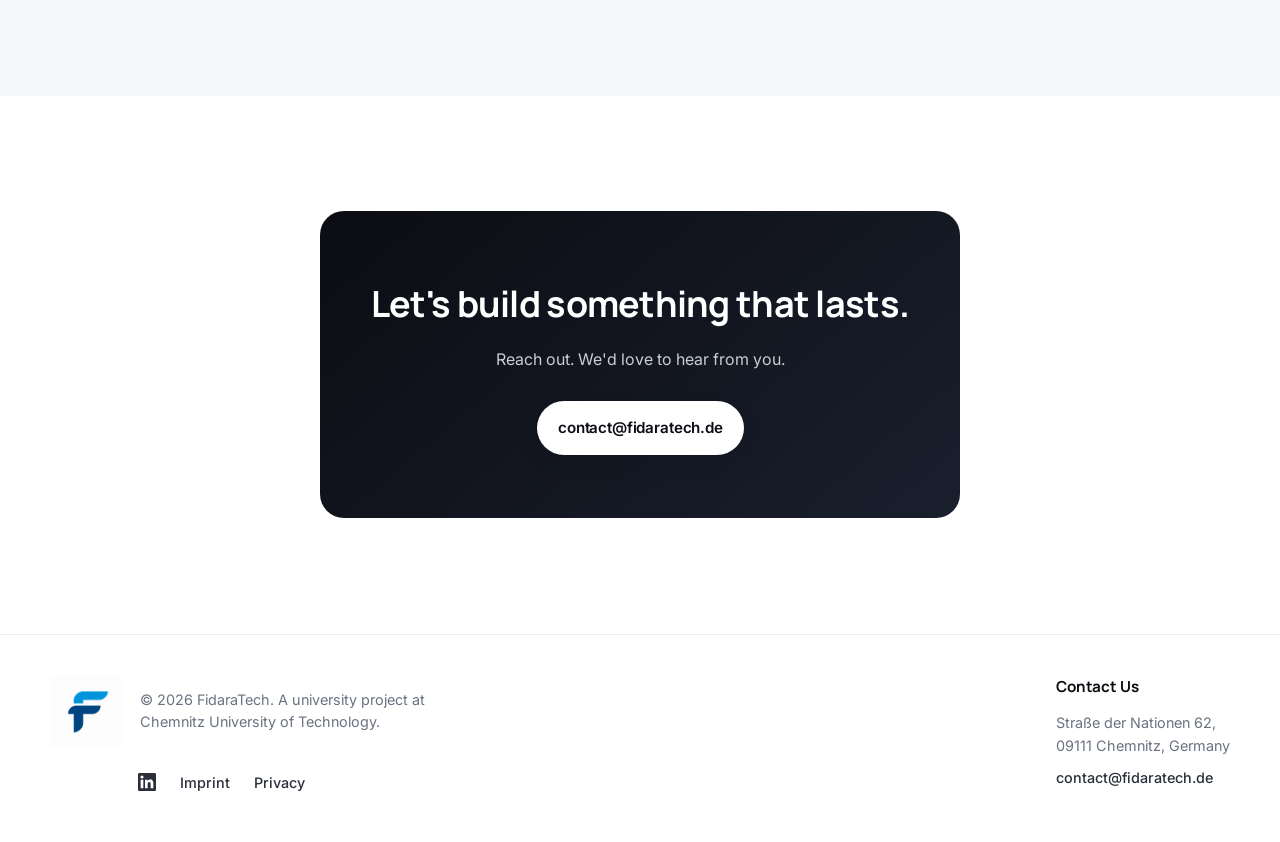
==== commit 75285a07: "Reorganize sections, rebrand team as Co-Founders, restructure footer Content and structure: - Swap s" ====
--- a/index.html
+++ b/index.html
@@ -41,8 +41,8 @@
           />
         </a>
         <nav class="nav__links" id="navLinks">
+          <a href="#vision">Vision</a>
           <a href="#mission">Mission</a>
-          <a href="#vision">Vision</a>
           <a href="#values">Values</a>
           <a href="#team">Team</a>
           <a href="#contact" class="btn btn--ghost btn--sm">Contact</a>
@@ -76,17 +76,33 @@
             with technology.
           </p>
           <div class="hero__cta" data-aos="fade-up" data-aos-delay="240">
-            <a href="#mission" class="btn btn--primary">Discover our story</a>
-            <a href="#team" class="btn btn--ghost">Meet the team</a>
-          </div>
-        </div>
-      </section>
-
-      <!-- MISSION -->
-      <section id="mission" class="section">
+            <a href="#vision" class="btn btn--primary">Discover our story</a>
+            <a href="#team" class="btn btn--ghost">Meet the co-founders</a>
+          </div>
+        </div>
+      </section>
+
+      <!-- VISION -->
+      <section id="vision" class="section">
         <div class="container two-col">
           <div data-aos="fade-right">
-            <span class="section__label">01 · Mission</span>
+            <span class="section__label">01 · Vision</span>
+            <h2 class="section__title">Where we're headed.</h2>
+          </div>
+          <div class="section__body" data-aos="fade-left">
+            <p class="lead">
+              To make everyday life better by building technology that solves
+              real problems and is accessible to everyone.
+            </p>
+          </div>
+        </div>
+      </section>
+
+      <!-- MISSION -->
+      <section id="mission" class="section section--alt">
+        <div class="container two-col">
+          <div data-aos="fade-right">
+            <span class="section__label">02 · Mission</span>
             <h2 class="section__title">What we're here to do.</h2>
           </div>
           <div class="section__body" data-aos="fade-left">
@@ -99,22 +115,6 @@
         </div>
       </section>
 
-      <!-- VISION -->
-      <section id="vision" class="section section--alt">
-        <div class="container two-col">
-          <div data-aos="fade-right">
-            <span class="section__label">02 · Vision</span>
-            <h2 class="section__title">Where we're headed.</h2>
-          </div>
-          <div class="section__body" data-aos="fade-left">
-            <p class="lead">
-              To make everyday life better by building technology that solves
-              real problems and is accessible to everyone.
-            </p>
-          </div>
-        </div>
-      </section>
-
       <!-- VALUES -->
       <section id="values" class="section">
         <div class="container">
@@ -171,11 +171,11 @@
       <section id="team" class="section section--alt">
         <div class="container">
           <div class="section__head" data-aos="fade-up">
-            <span class="section__label">04 · Team</span>
-            <h2 class="section__title">The people behind FidaraTech.</h2>
+            <span class="section__label">04 · Co-Founders</span>
+            <h2 class="section__title">The minds behind FidaraTech.</h2>
             <p class="section__sub">
-              A small team with a shared belief: good technology should feel
-              effortless.
+              Seven co-founders with a shared belief: good technology should
+              feel effortless.
             </p>
           </div>
 
@@ -183,98 +183,98 @@
             <figure class="member" data-aos="fade-up">
               <div class="member__photo">
                 <img
-                  src="team/yogesh-ceo.png"
+                  src="team/yogesh.png"
                   alt="Yogesh Karnan"
                   loading="lazy"
                 />
               </div>
               <figcaption>
                 <h3>Yogesh Karnan</h3>
-                <p>Chief Executive Officer</p>
+                <p>Backend &amp; DevOps Engineer</p>
               </figcaption>
             </figure>
 
             <figure class="member" data-aos="fade-up" data-aos-delay="60">
               <div class="member__photo">
                 <img
-                  src="team/rohit-cto.jpeg"
+                  src="team/rohit.jpeg"
                   alt="Rohit Gurung"
                   loading="lazy"
                 />
               </div>
               <figcaption>
                 <h3>Rohit Gurung</h3>
-                <p>Chief Technology Officer</p>
+                <p>Full-Stack Engineer</p>
               </figcaption>
             </figure>
 
             <figure class="member" data-aos="fade-up" data-aos-delay="120">
               <div class="member__photo">
                 <img
-                  src="team/shanmugam-coo.jpeg"
+                  src="team/shanmugam.jpeg"
                   alt="Shanmugam Palaniappan"
                   loading="lazy"
                 />
               </div>
               <figcaption>
                 <h3>Shanmugam Palaniappan</h3>
-                <p>Chief Operating Officer</p>
+                <p>Frontend Engineer</p>
               </figcaption>
             </figure>
 
             <figure class="member" data-aos="fade-up" data-aos-delay="180">
               <div class="member__photo">
                 <img
-                  src="team/raghul-cfo.PNG"
+                  src="team/raghul.PNG"
                   alt="Raghul Govindan"
                   loading="lazy"
                 />
               </div>
               <figcaption>
                 <h3>Raghul Govindan</h3>
-                <p>Chief Financial Officer</p>
+                <p>Full-Stack Engineer</p>
               </figcaption>
             </figure>
 
             <figure class="member" data-aos="fade-up" data-aos-delay="240">
               <div class="member__photo">
                 <img
-                  src="team/karishma-cpo.png"
+                  src="team/karishma.png"
                   alt="Karishma Ramesh"
                   loading="lazy"
                 />
               </div>
               <figcaption>
                 <h3>Karishma Ramesh</h3>
-                <p>Chief Product Officer</p>
+                <p>Integrations Engineer</p>
               </figcaption>
             </figure>
 
             <figure class="member" data-aos="fade-up" data-aos-delay="300">
               <div class="member__photo">
                 <img
-                  src="team/keval-cio.png"
+                  src="team/keval.png"
                   alt="Keval Rabadiya"
                   loading="lazy"
                 />
               </div>
               <figcaption>
                 <h3>Keval Rabadiya</h3>
-                <p>Chief Information Officer</p>
+                <p>Full-Stack Engineer</p>
               </figcaption>
             </figure>
 
             <figure class="member" data-aos="fade-up" data-aos-delay="360">
               <div class="member__photo">
                 <img
-                  src="team/sonia-cdo.png"
+                  src="team/sonia.png"
                   alt="Soniya Dangol"
                   loading="lazy"
                 />
               </div>
               <figcaption>
                 <h3>Soniya Dangol</h3>
-                <p>Chief Design Officer</p>
+                <p>Frontend Engineer</p>
               </figcaption>
             </figure>
           </div>
@@ -295,17 +295,49 @@
 
     <footer class="footer">
       <div class="container footer__inner">
-        <div class="footer__brand">
-          <img src="logo/fidaratech-short-logo.png" alt="FidaraTech" />
-          <p>
-            © 2026 FidaraTech. A university project at Chemnitz University of
-            Technology.
-          </p>
-        </div>
-        <nav class="footer__links">
-          <a href="imprint.html">Imprint</a>
-          <a href="privacy.html">Privacy</a>
-        </nav>
+        <div class="footer__main">
+          <div class="footer__brand">
+            <img src="logo/fidaratech-short-logo.png" alt="FidaraTech" />
+            <p>
+              © 2026 FidaraTech. A university project at Chemnitz University
+              of Technology.
+            </p>
+          </div>
+
+          <nav class="footer__links">
+            <a
+              href="https://www.linkedin.com/company/fidaratech"
+              target="_blank"
+              rel="noopener noreferrer"
+              class="footer__social"
+              aria-label="FidaraTech on LinkedIn"
+            >
+              <svg
+                width="18"
+                height="18"
+                viewBox="0 0 24 24"
+                fill="currentColor"
+                aria-hidden="true"
+              >
+                <path
+                  d="M20.45 20.45h-3.56v-5.57c0-1.33-.03-3.04-1.85-3.04-1.85 0-2.13 1.45-2.13 2.94v5.67H9.35V9h3.42v1.56h.05c.48-.9 1.64-1.85 3.37-1.85 3.6 0 4.27 2.37 4.27 5.45v6.29ZM5.34 7.43a2.07 2.07 0 1 1 0-4.14 2.07 2.07 0 0 1 0 4.14ZM7.12 20.45H3.56V9h3.56v11.45ZM22.22 0H1.77C.79 0 0 .77 0 1.72v20.56C0 23.23.79 24 1.77 24h20.45c.98 0 1.78-.77 1.78-1.72V1.72C24 .77 23.2 0 22.22 0Z"
+                />
+              </svg>
+              <!-- <span>LinkedIn</span> -->
+            </a>
+            <a href="imprint.html">Imprint</a>
+            <a href="privacy.html">Privacy</a>
+          </nav>
+        </div>
+
+        <div class="footer__contact">
+          <h3>Contact Us</h3>
+          <address>
+            Straße der Nationen 62,<br />
+            09111 Chemnitz, Germany
+          </address>
+          <a href="mailto:contact@fidaratech.de">contact@fidaratech.de</a>
+        </div>
       </div>
     </footer>
 
--- a/css/style.css
+++ b/css/style.css
@@ -95,10 +95,10 @@
   display: flex;
   align-items: center;
   justify-content: space-between;
-  min-height: 88px;
+  min-height: 104px;
 }
 .nav__brand { display: inline-flex; align-items: center; }
-.nav__logo { height: 48px; width: auto; }
+.nav__logo { height: 68px; width: auto; }
 .nav__links {
   display: flex;
   align-items: center;
@@ -261,9 +261,11 @@
 @media (min-width: 820px) {
   .two-col {
     grid-template-columns: 1fr 1.2fr;
-    align-items: center;
-  }
-  .two-col .section__body { padding-top: .25rem; }
+    align-items: start;
+  }
+  /* Push the right-column paragraph down so its top aligns with the heading,
+     not with the small label above it. */
+  .two-col .section__body { padding-top: 2.1rem; }
 }
 
 /* ---------- Values ---------- */
@@ -390,31 +392,85 @@
   background: #fff;
 }
 .footer__inner {
-  display: flex;
-  flex-wrap: wrap;
-  justify-content: space-between;
-  align-items: center;
-  gap: 1.25rem;
+  display: grid;
+  grid-template-columns: 1fr auto;
+  align-items: start;
+  gap: 2.5rem;
+}
+.footer__main {
+  display: flex;
+  flex-direction: column;
+  gap: 1.5rem;
+  align-items: stretch;
 }
 .footer__brand {
   display: flex;
-  align-items: center;
-  gap: .9rem;
-  color: var(--muted);
-  font-size: .9rem;
-}
-.footer__brand img { height: 28px; width: auto; }
-.footer__links {
-  display: flex;
-  gap: 1.5rem;
-}
-.footer__links a {
+  flex-direction: row;
+  align-items: center;
+  gap: 1.1rem;
+  color: var(--muted);
+  font-size: .9rem;
+  line-height: 1.5;
+}
+.footer__brand img {
+  height: 72px;
+  width: 72px;
+  flex-shrink: 0;
+}
+.footer__brand p { max-width: 32ch; margin: 0; }
+
+.footer__contact h3 {
+  font-family: var(--font-display);
+  font-size: .95rem;
+  font-weight: 700;
+  color: var(--ink);
+  letter-spacing: -.01em;
+  margin-bottom: .75rem;
+}
+.footer__contact address {
+  font-style: normal;
+  color: var(--muted);
+  font-size: .9rem;
+  line-height: 1.6;
+  margin-bottom: .5rem;
+}
+.footer__contact a {
   color: var(--ink-2);
   font-size: .9rem;
   font-weight: 500;
   transition: color .2s ease;
 }
+.footer__contact a:hover { color: var(--accent); }
+
+.footer__links {
+  display: flex;
+  flex-direction: row;
+  flex-wrap: wrap;
+  align-items: center;
+  margin-left: 5.5rem;
+  gap: 1.5rem;
+}
+
+@media (max-width: 820px) {
+  .footer__inner {
+    grid-template-columns: 1fr;
+    gap: 2rem;
+  }
+  .footer__links { justify-content: flex-start; }
+}
+.footer__links a {
+  color: var(--ink-2);
+  font-size: .9rem;
+  font-weight: 500;
+  transition: color .2s ease;
+}
 .footer__links a:hover { color: var(--accent); }
+.footer__social {
+  display: inline-flex;
+  align-items: center;
+  gap: .4rem;
+}
+.footer__social svg { display: block; }
 
 /* ---------- Legal pages ---------- */
 .legal {
@@ -464,7 +520,7 @@
   .nav__toggle { display: inline-flex; }
   .nav__links {
     position: absolute;
-    inset: 88px 0 auto 0;
+    inset: 104px 0 auto 0;
     flex-direction: column;
     align-items: stretch;
     gap: 0;
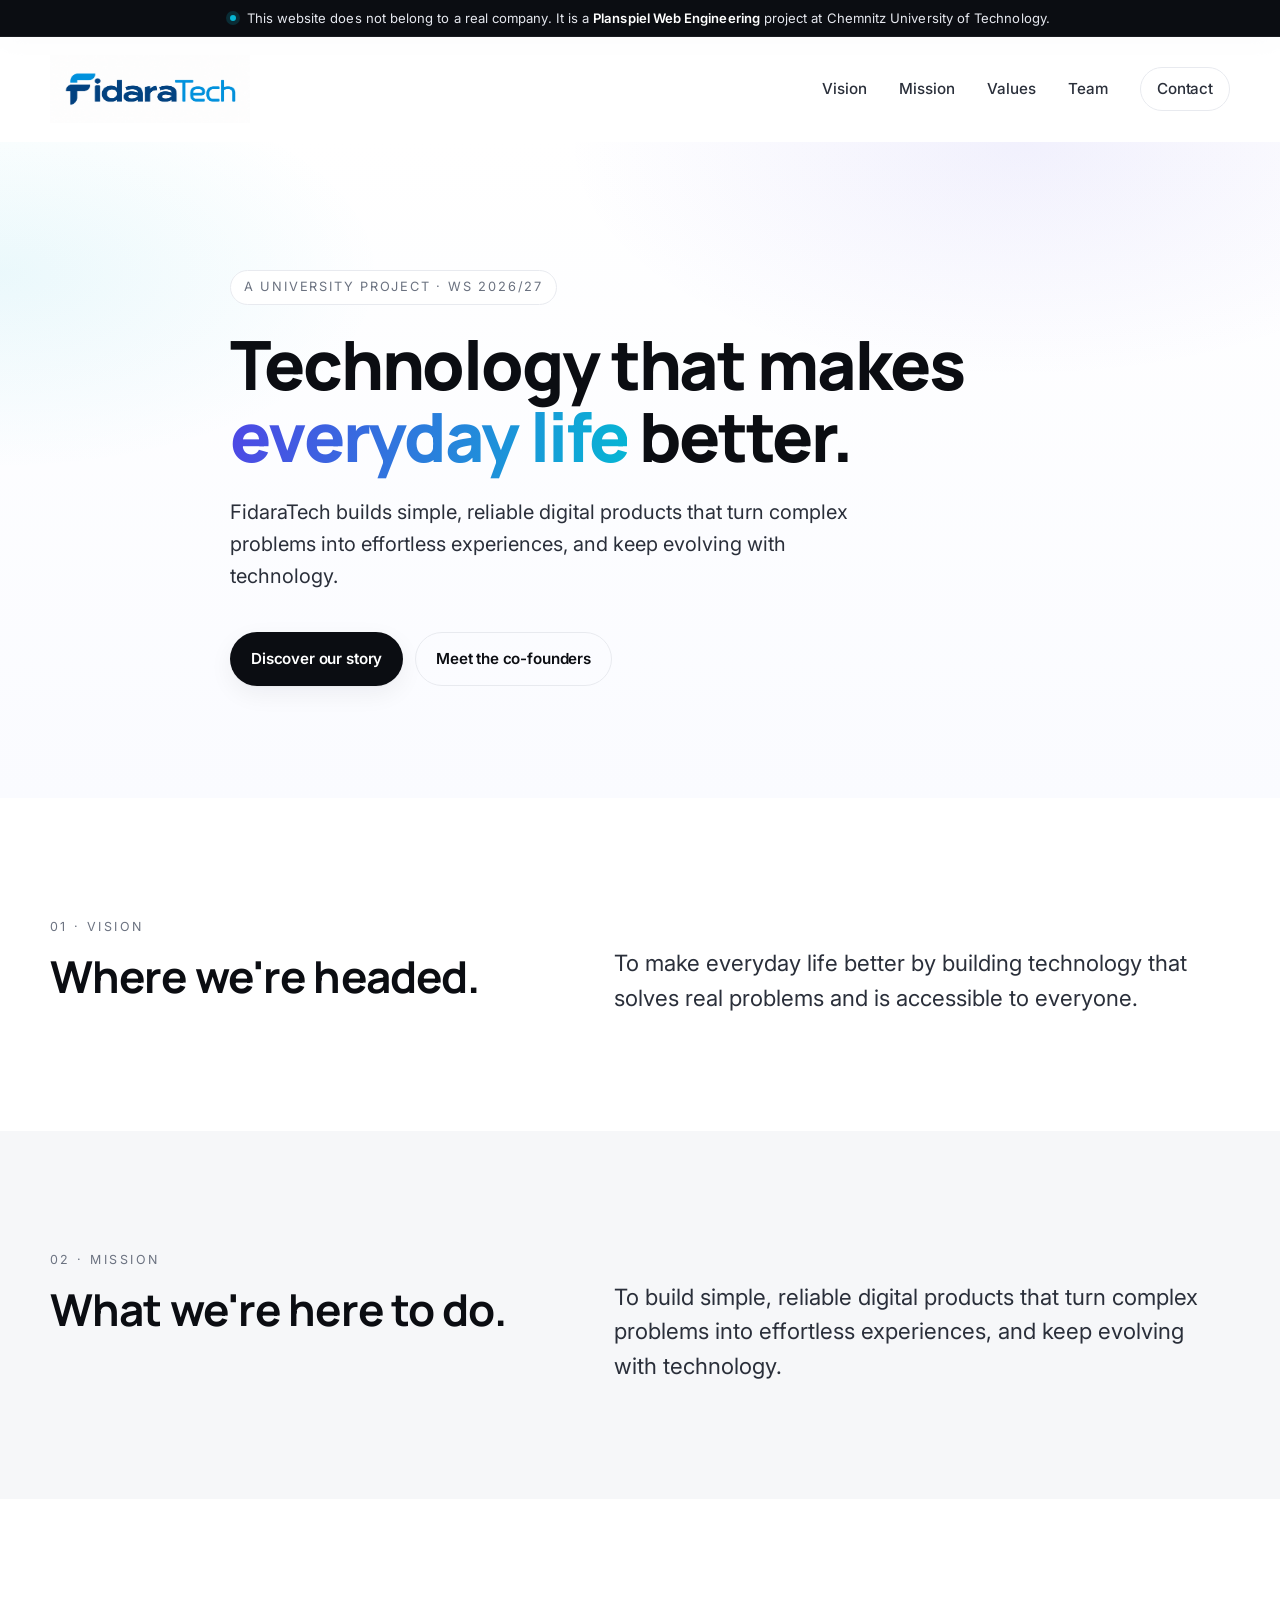
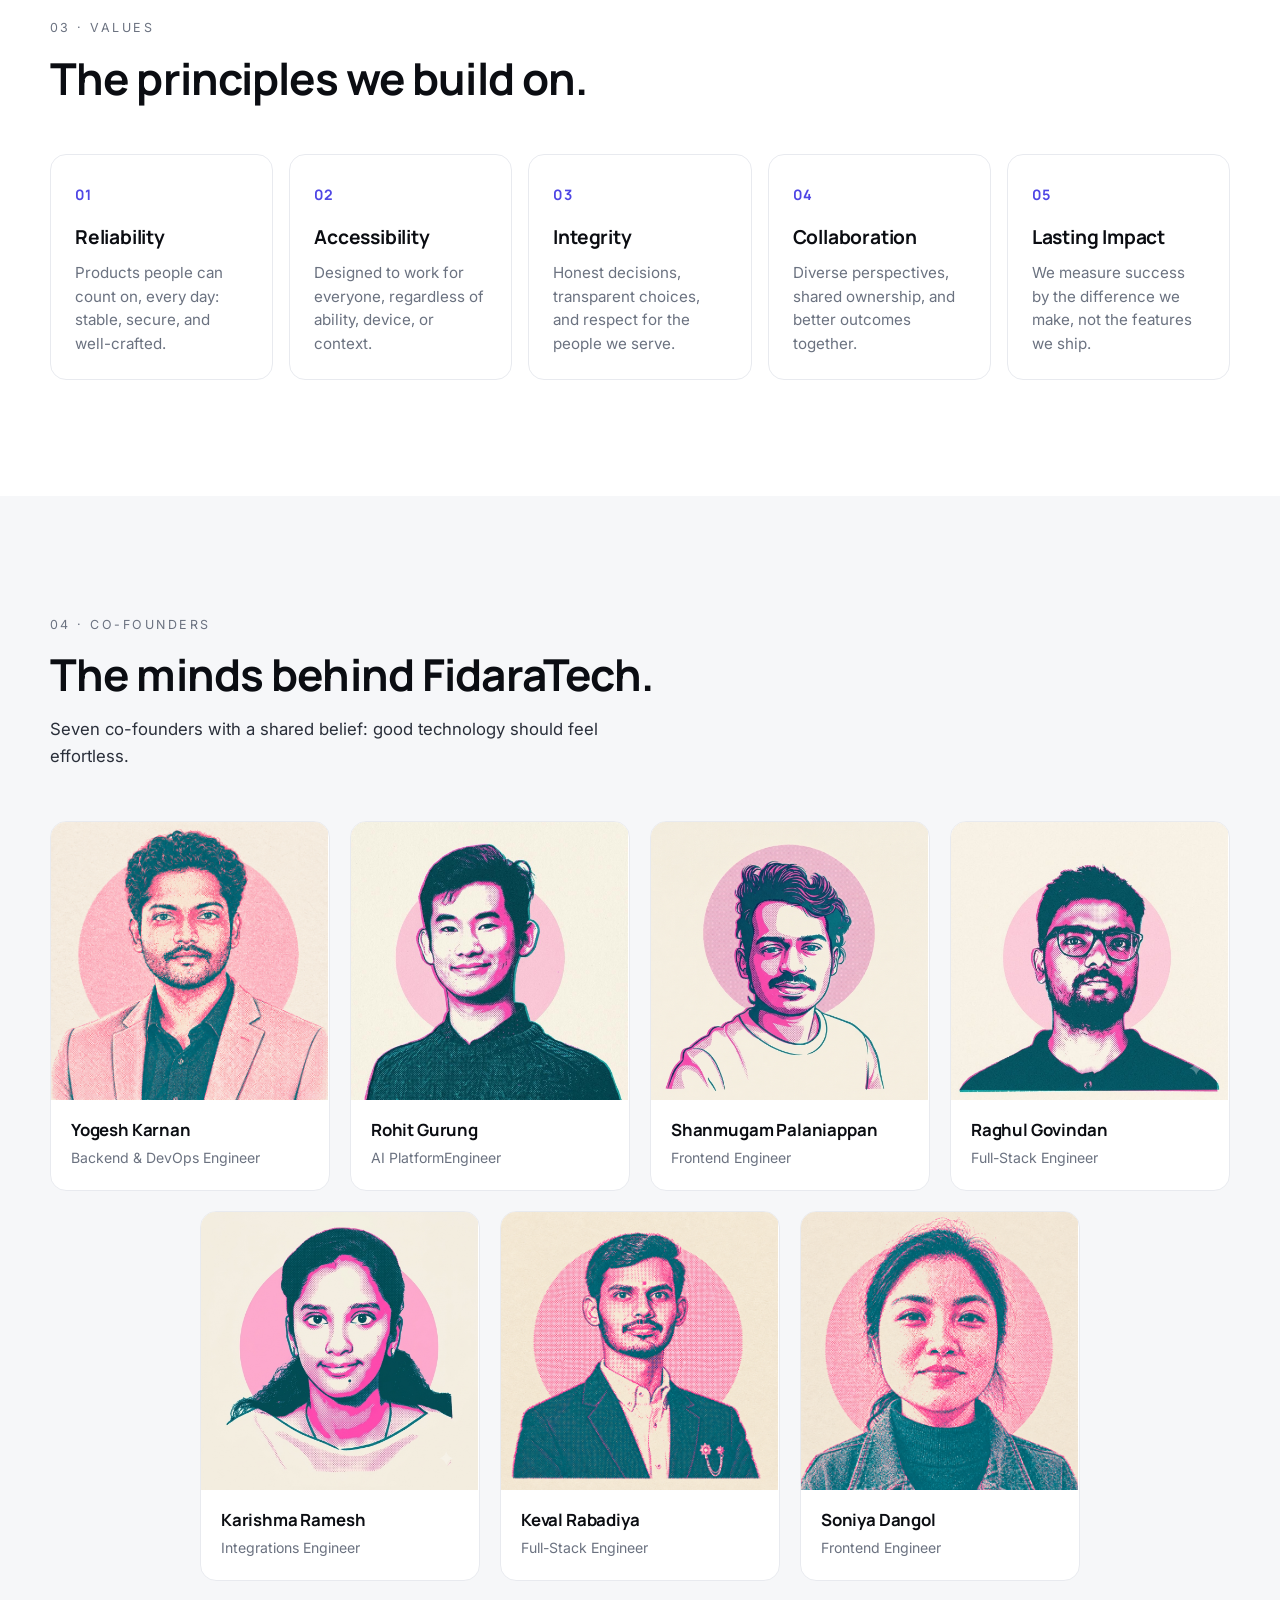
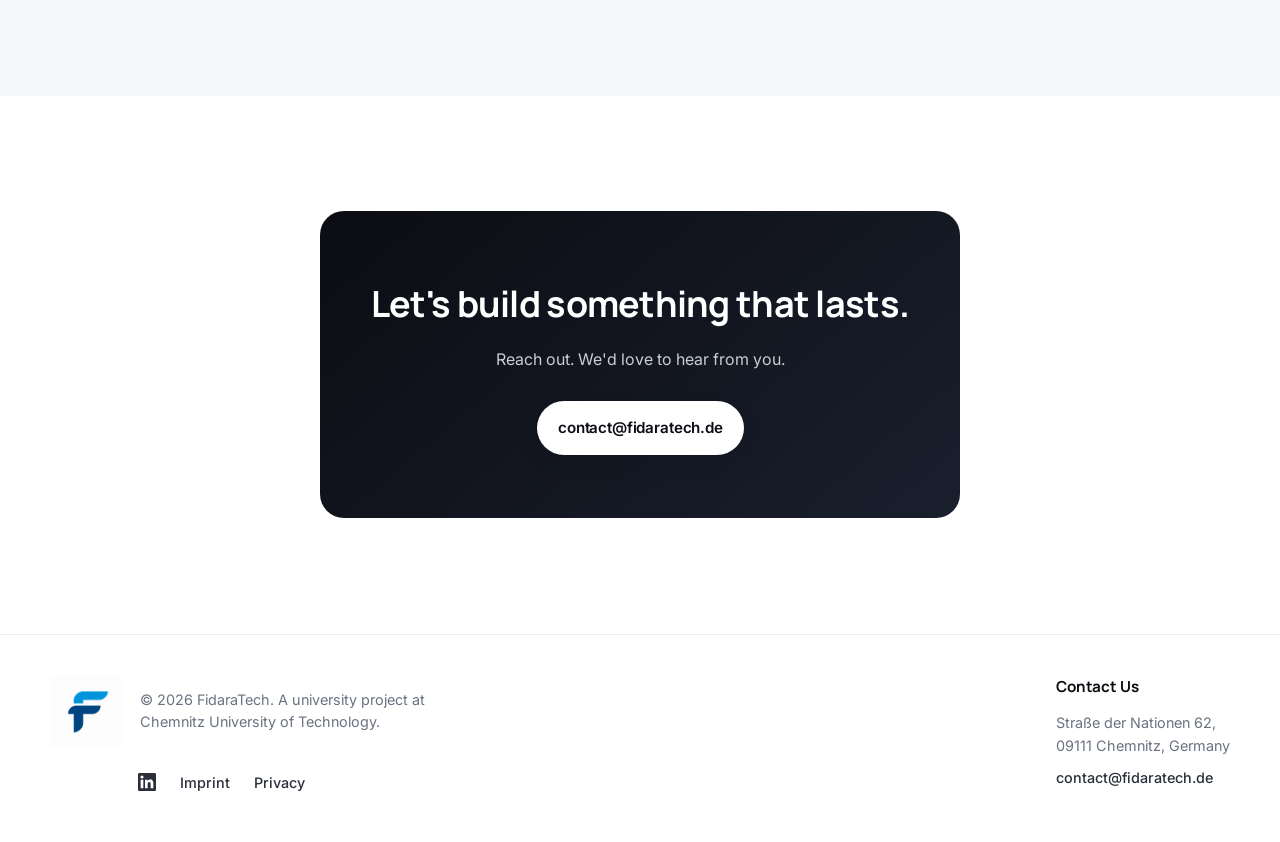
==== commit 2a7f5f2f: "Update Rohit's role to AI Platform Engineer Co-Authored-By: Claude Opus 4.7 (1M context) <noreply@an" ====
--- a/index.html
+++ b/index.html
@@ -204,7 +204,7 @@
               </div>
               <figcaption>
                 <h3>Rohit Gurung</h3>
-                <p>Full-Stack Engineer</p>
+                <p>AI PlatformEngineer</p>
               </figcaption>
             </figure>
 
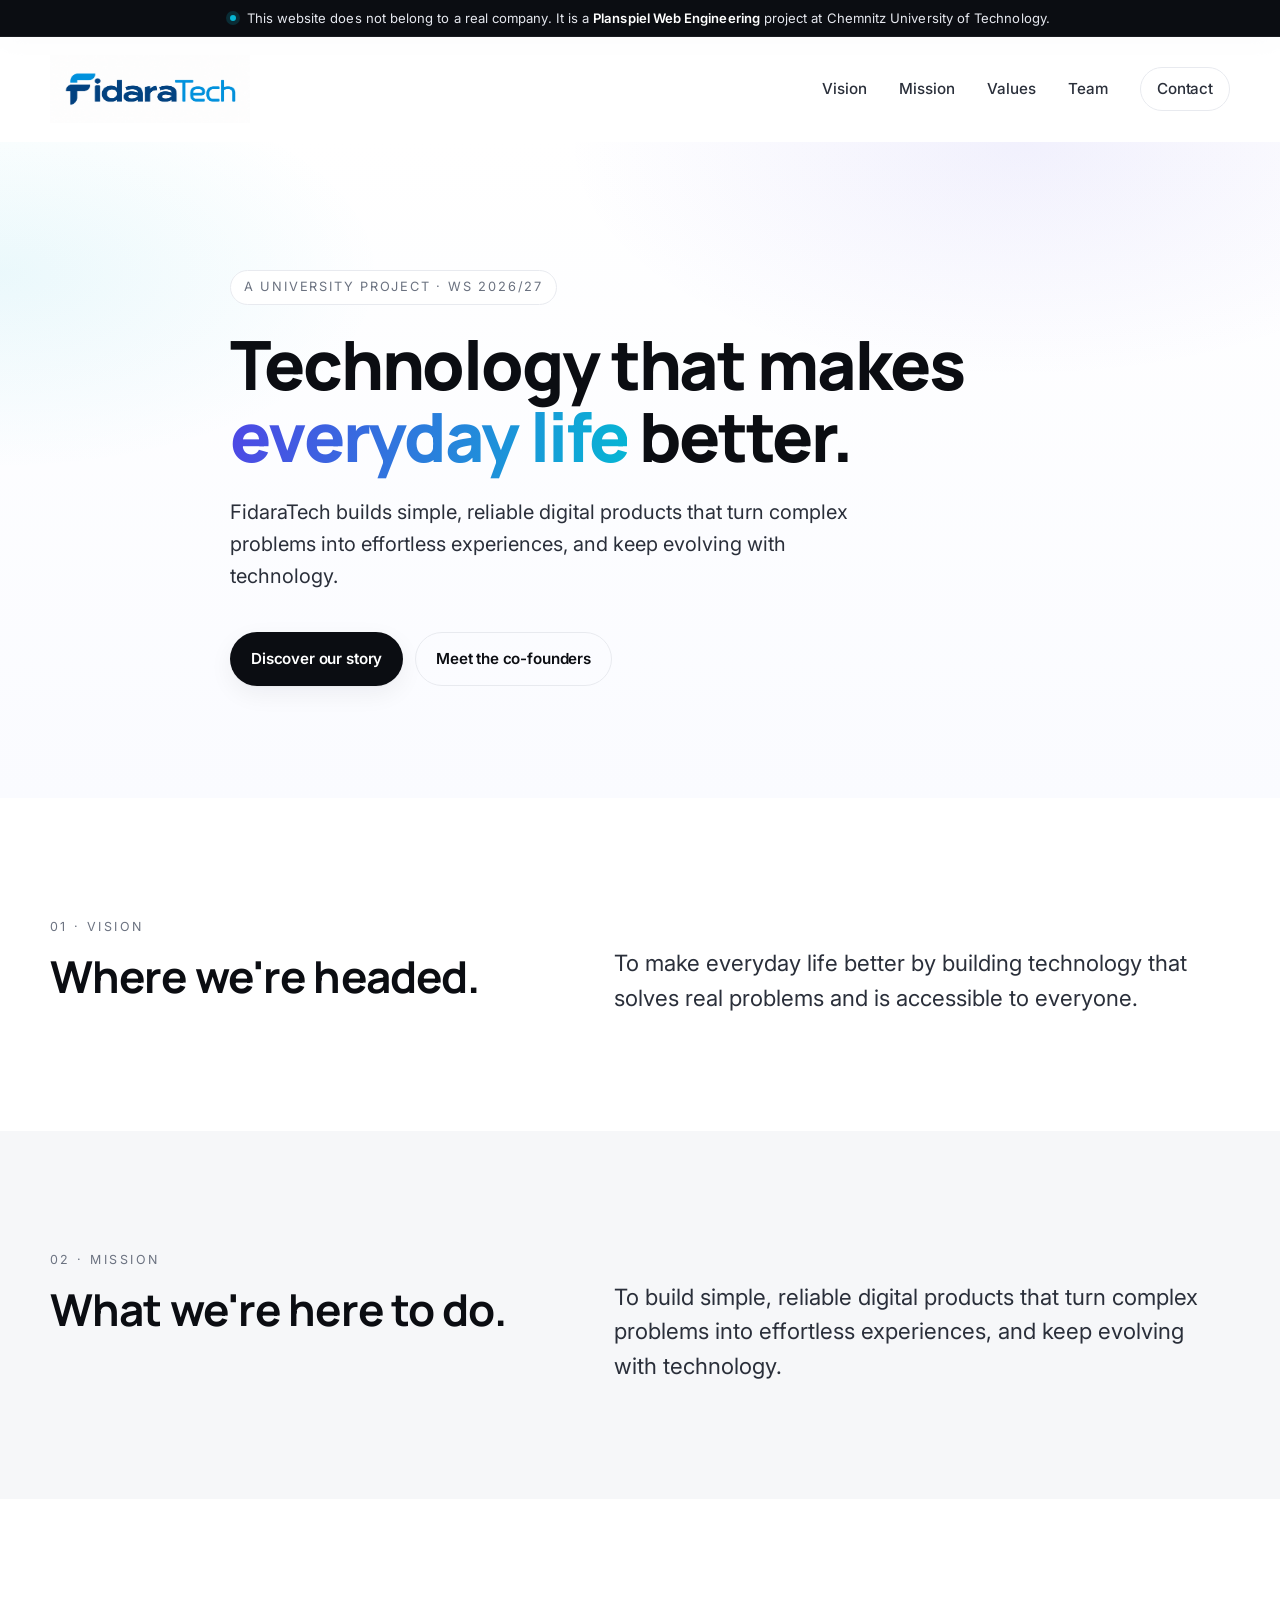
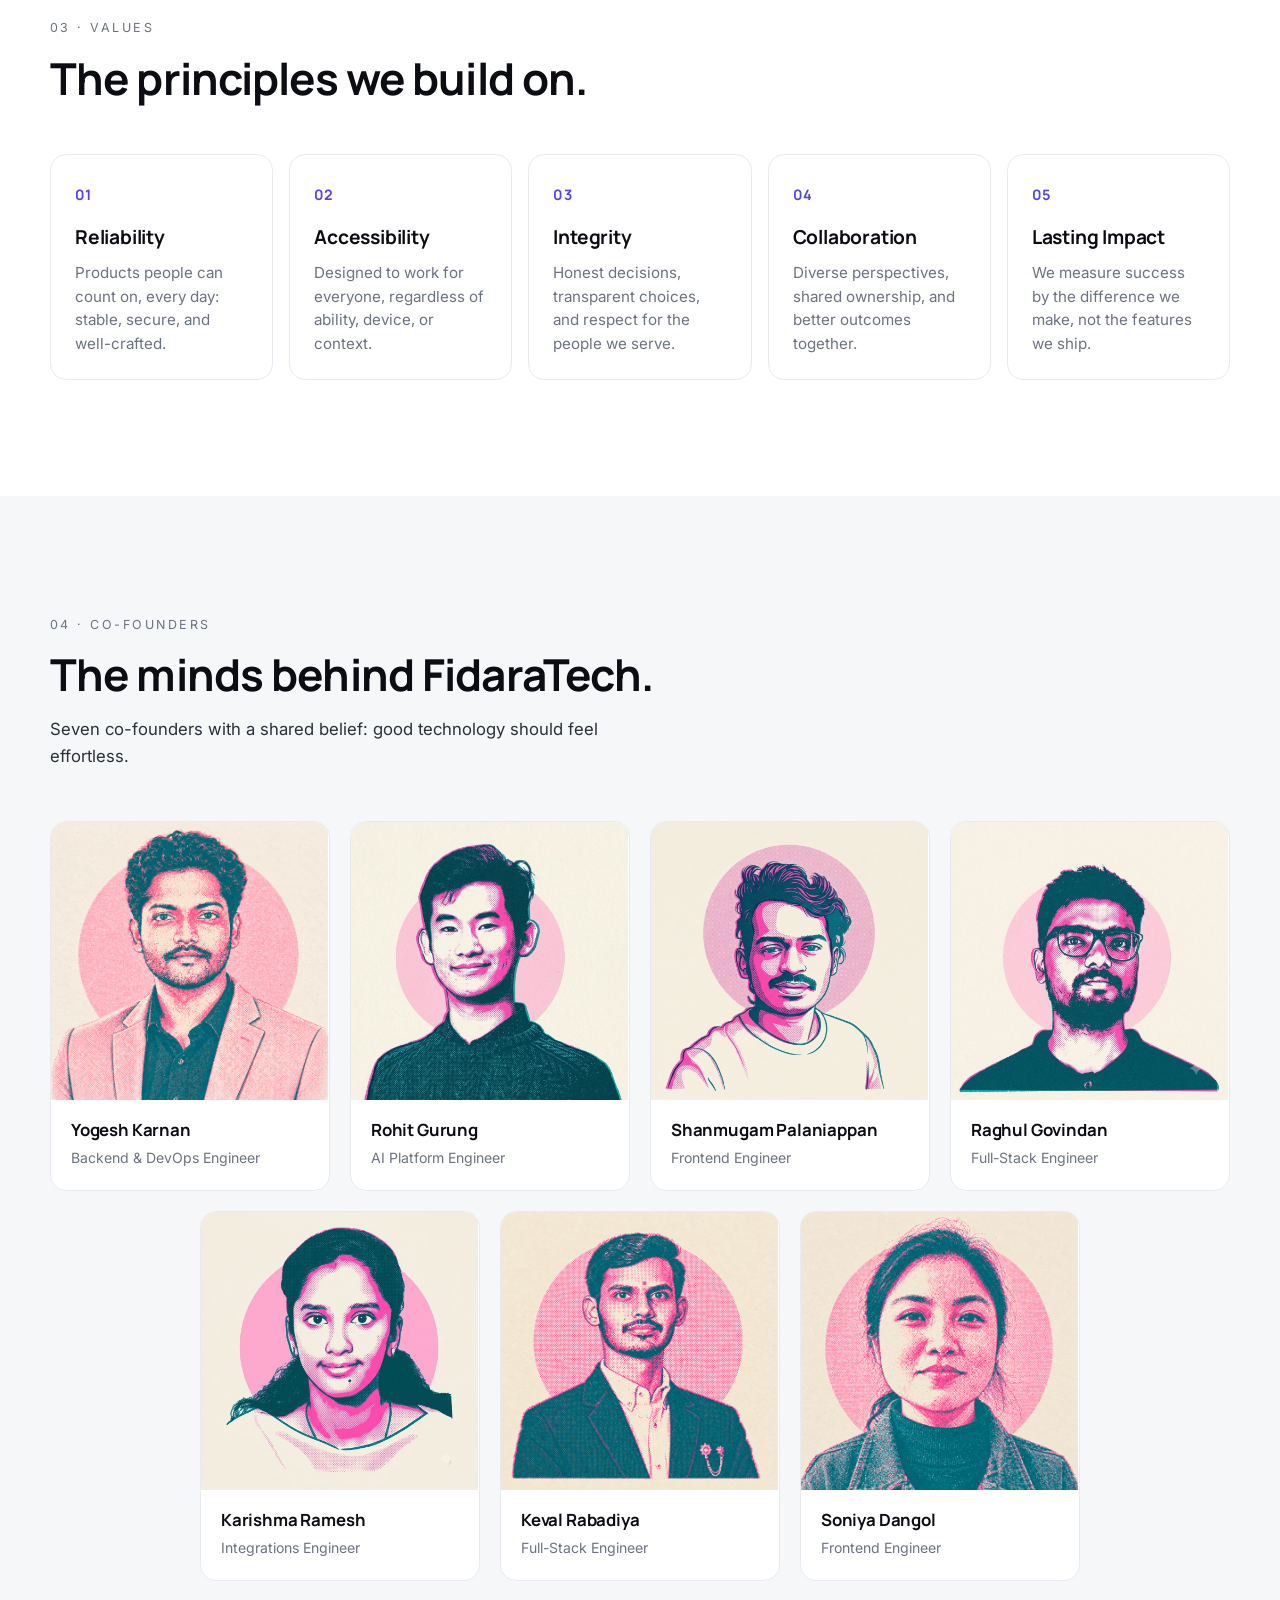
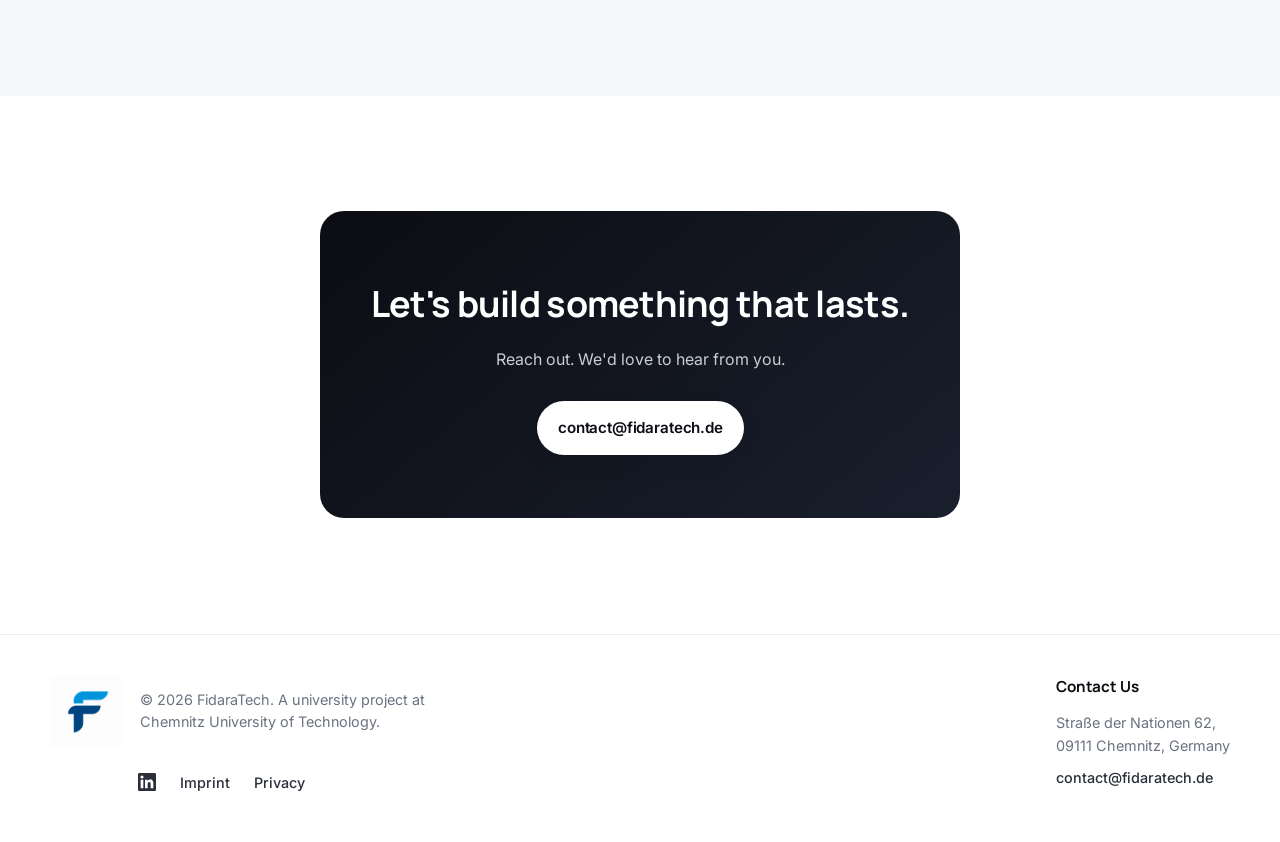
==== commit 2849042a: "spelling mistake fix" ====
--- a/index.html
+++ b/index.html
@@ -204,7 +204,7 @@
               </div>
               <figcaption>
                 <h3>Rohit Gurung</h3>
-                <p>AI PlatformEngineer</p>
+                <p>AI Platform Engineer</p>
               </figcaption>
             </figure>
 
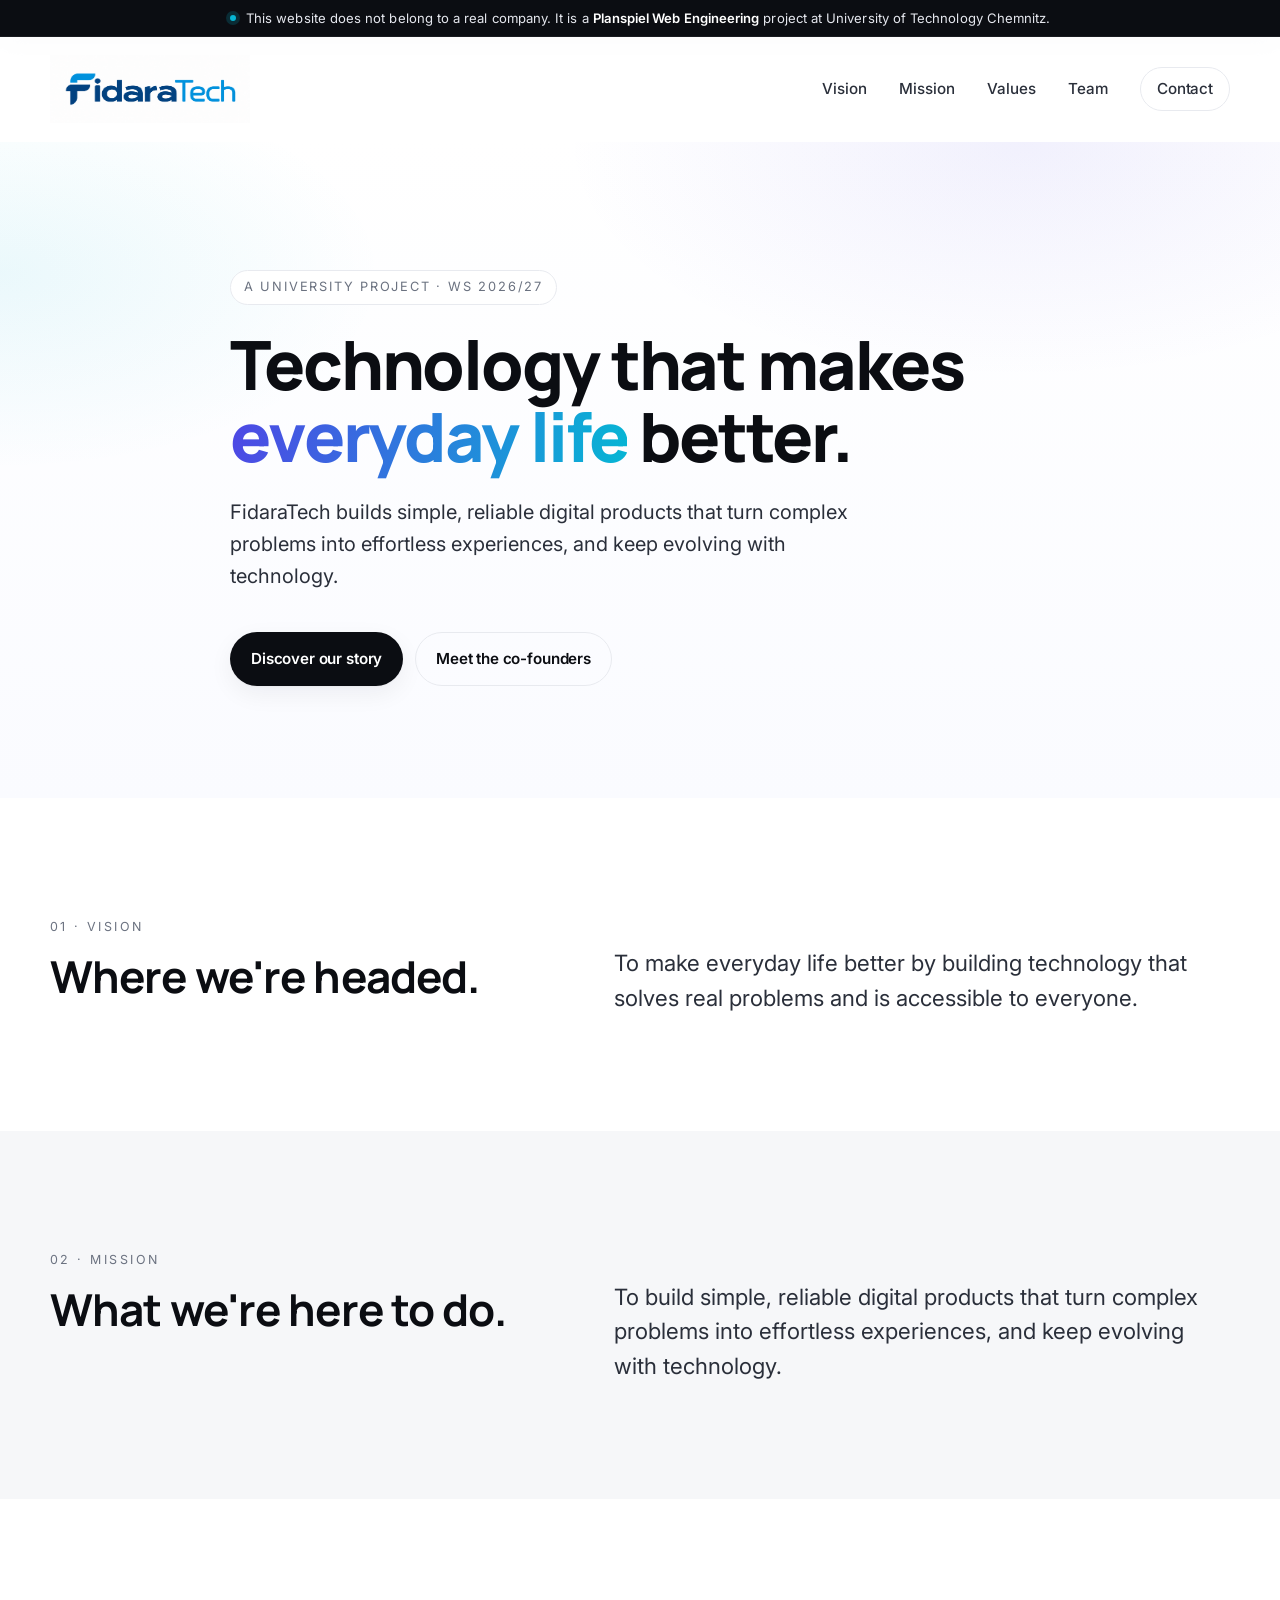
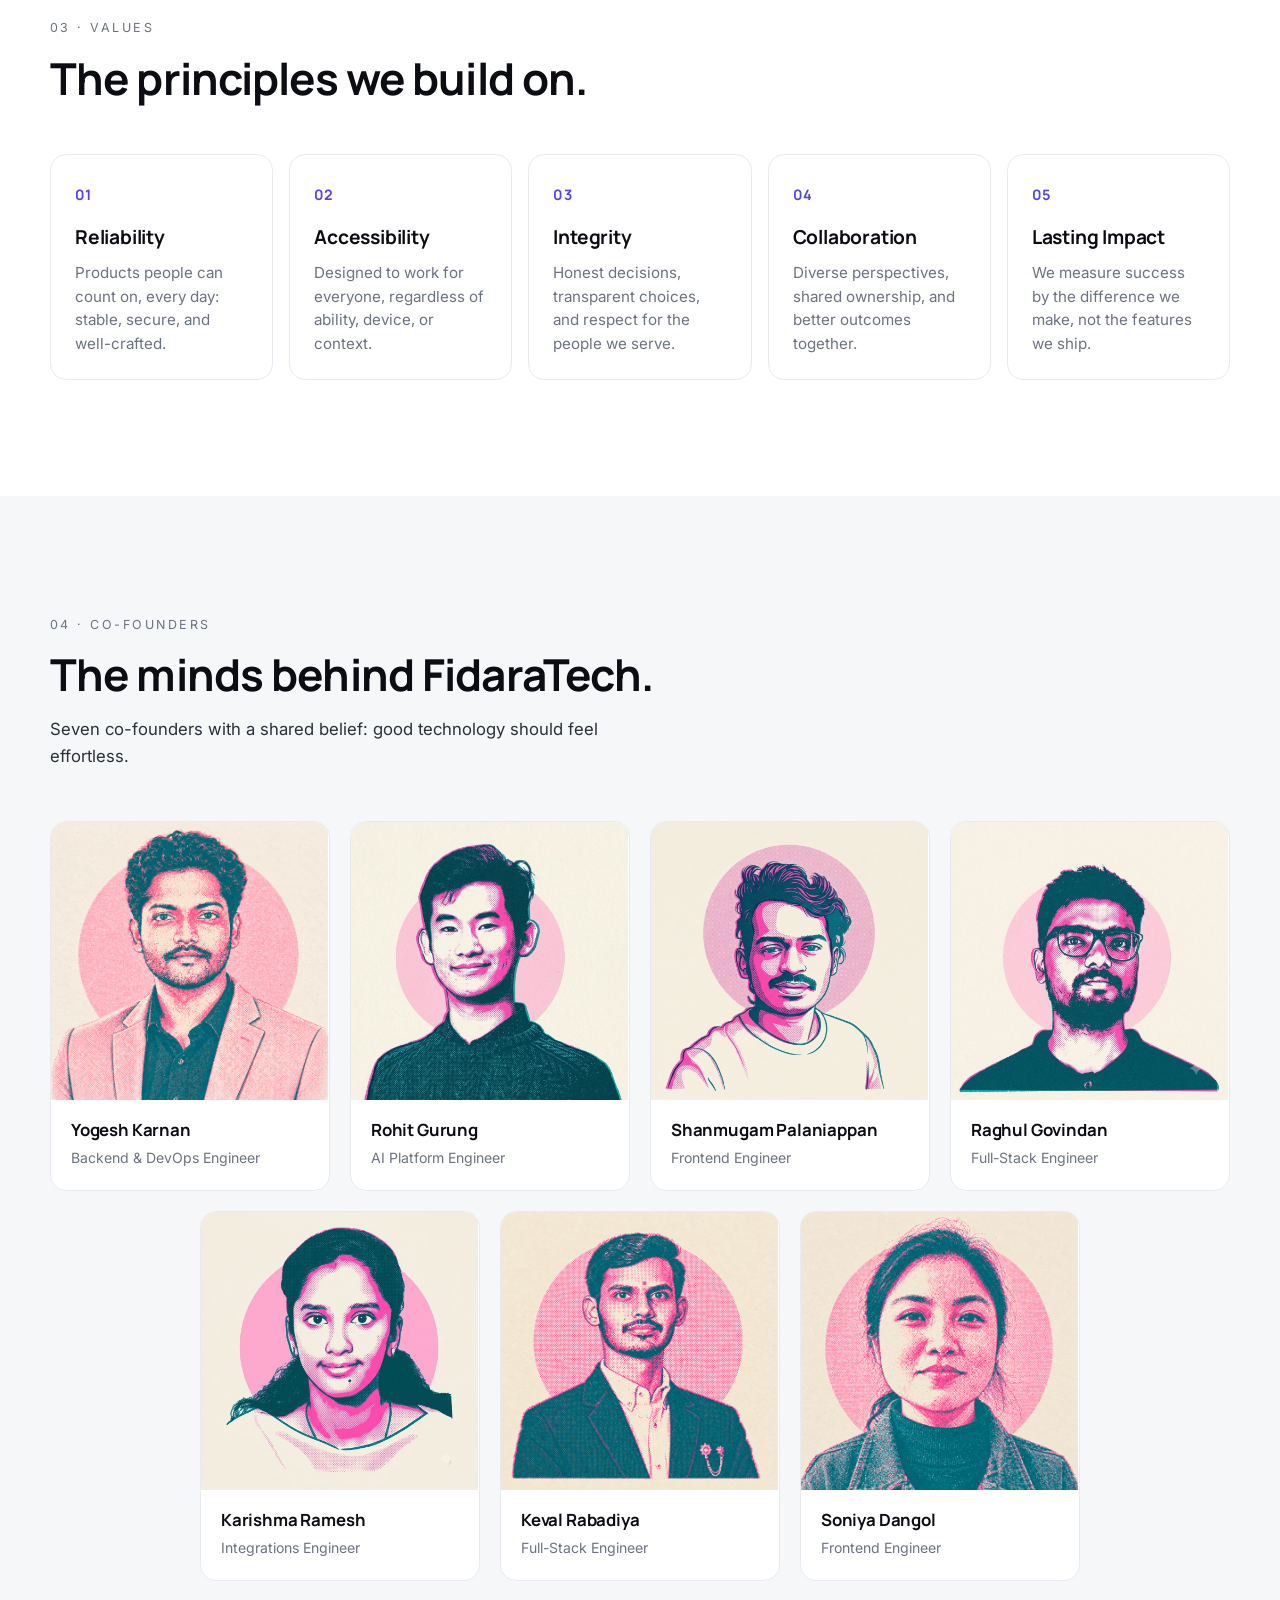
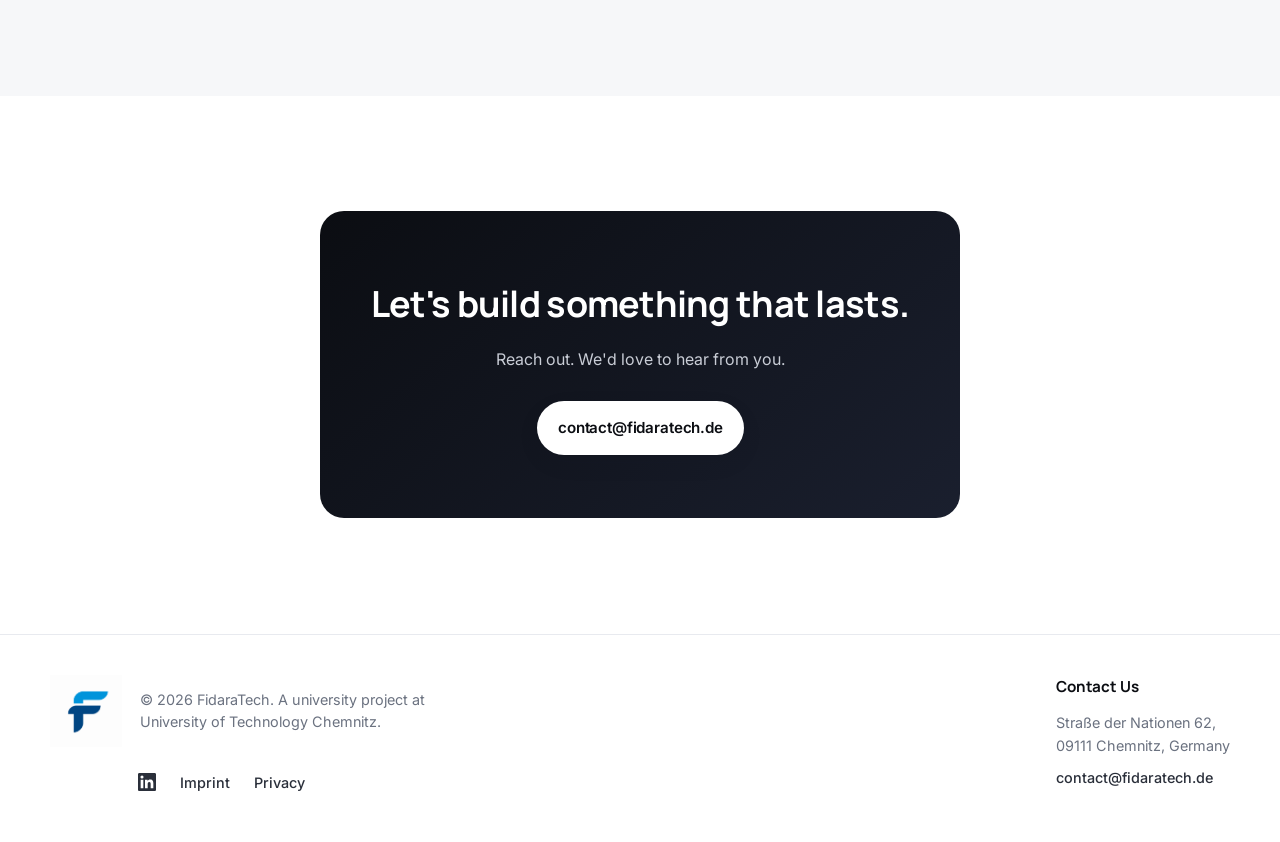
==== commit f9a1ce4d: "Align imprint and privacy with Planspiel compliance rules - Update the Planspiel disclaimer to the r" ====
--- a/index.html
+++ b/index.html
@@ -26,8 +26,8 @@
         <span class="disclaimer__dot" aria-hidden="true"></span>
         <p>
           This website does not belong to a real company. It is a
-          <strong>Planspiel Web Engineering</strong> project at Chemnitz
-          University of Technology.
+          <strong>Planspiel Web Engineering</strong> project at University of
+          Technology Chemnitz.
         </p>
       </div>
     </div>
@@ -299,8 +299,8 @@
           <div class="footer__brand">
             <img src="logo/fidaratech-short-logo.png" alt="FidaraTech" />
             <p>
-              © 2026 FidaraTech. A university project at Chemnitz University
-              of Technology.
+              © 2026 FidaraTech. A university project at University of
+              Technology Chemnitz.
             </p>
           </div>
 
